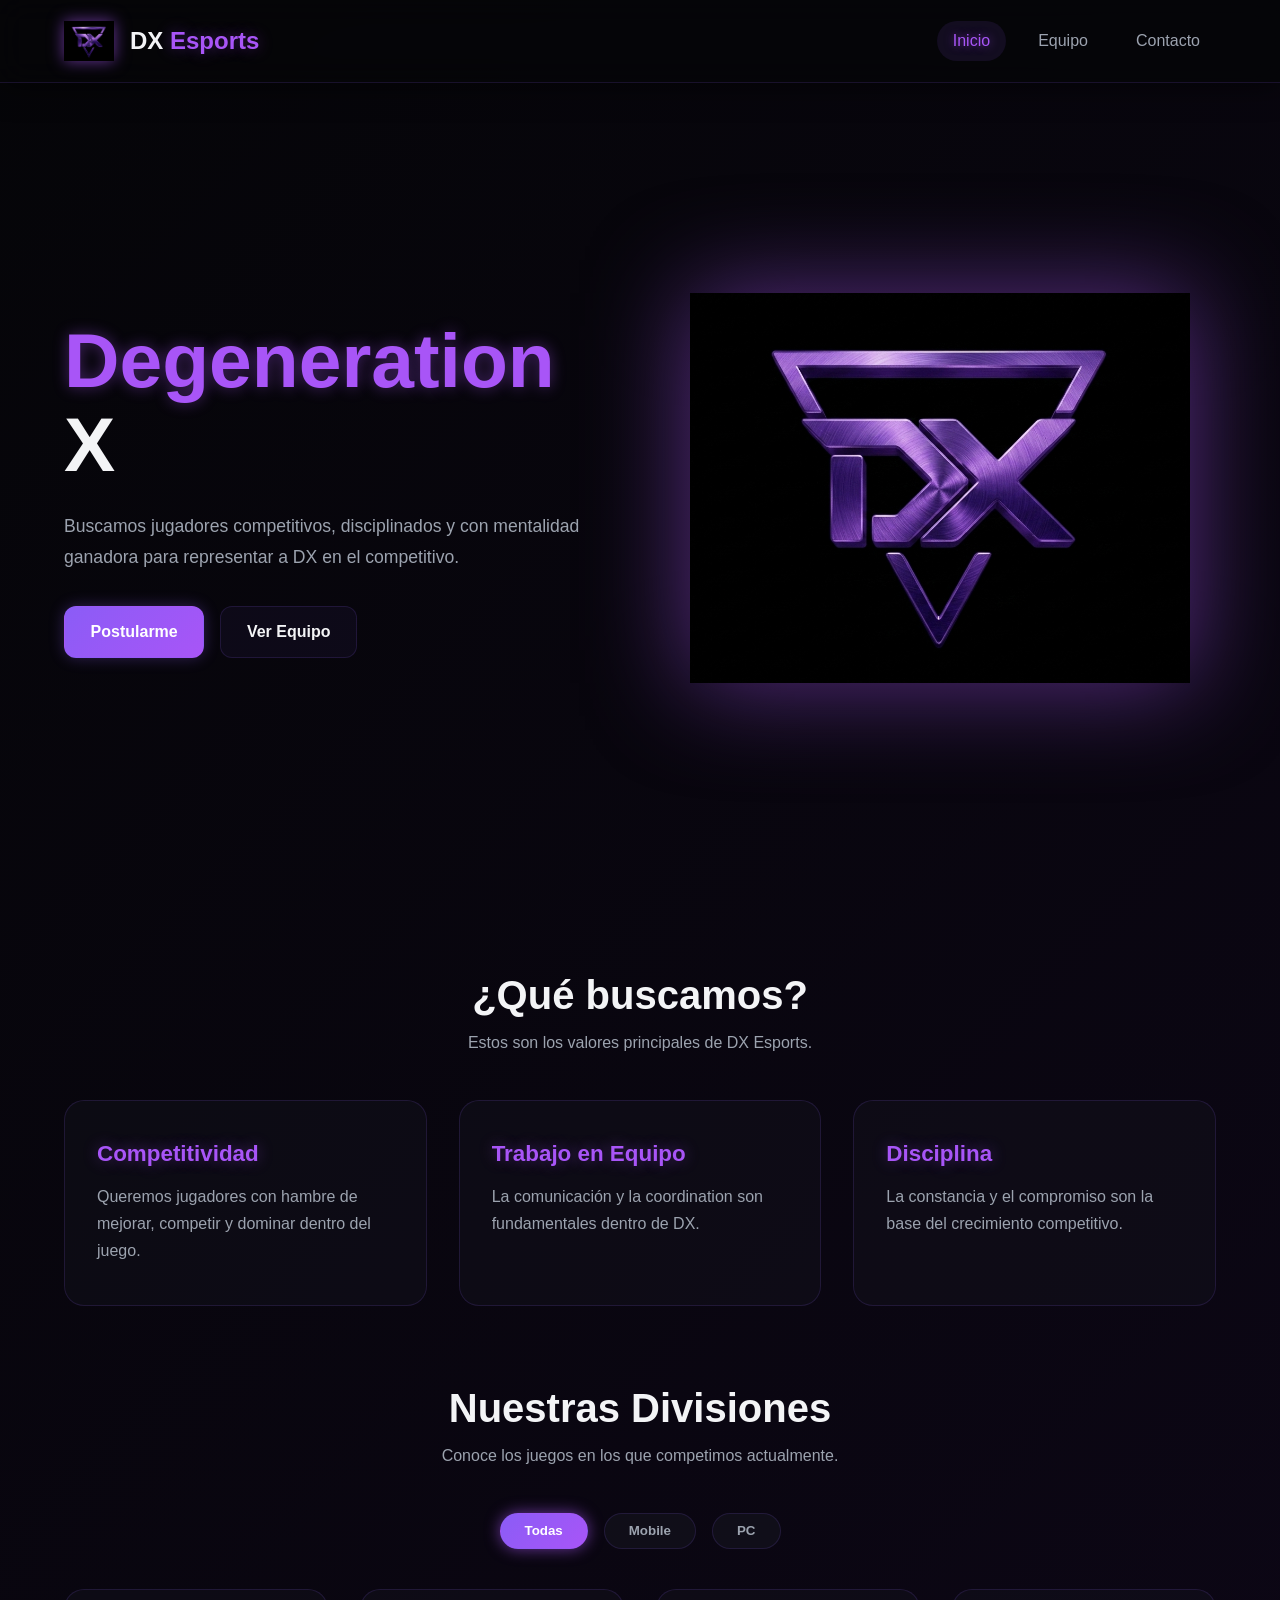
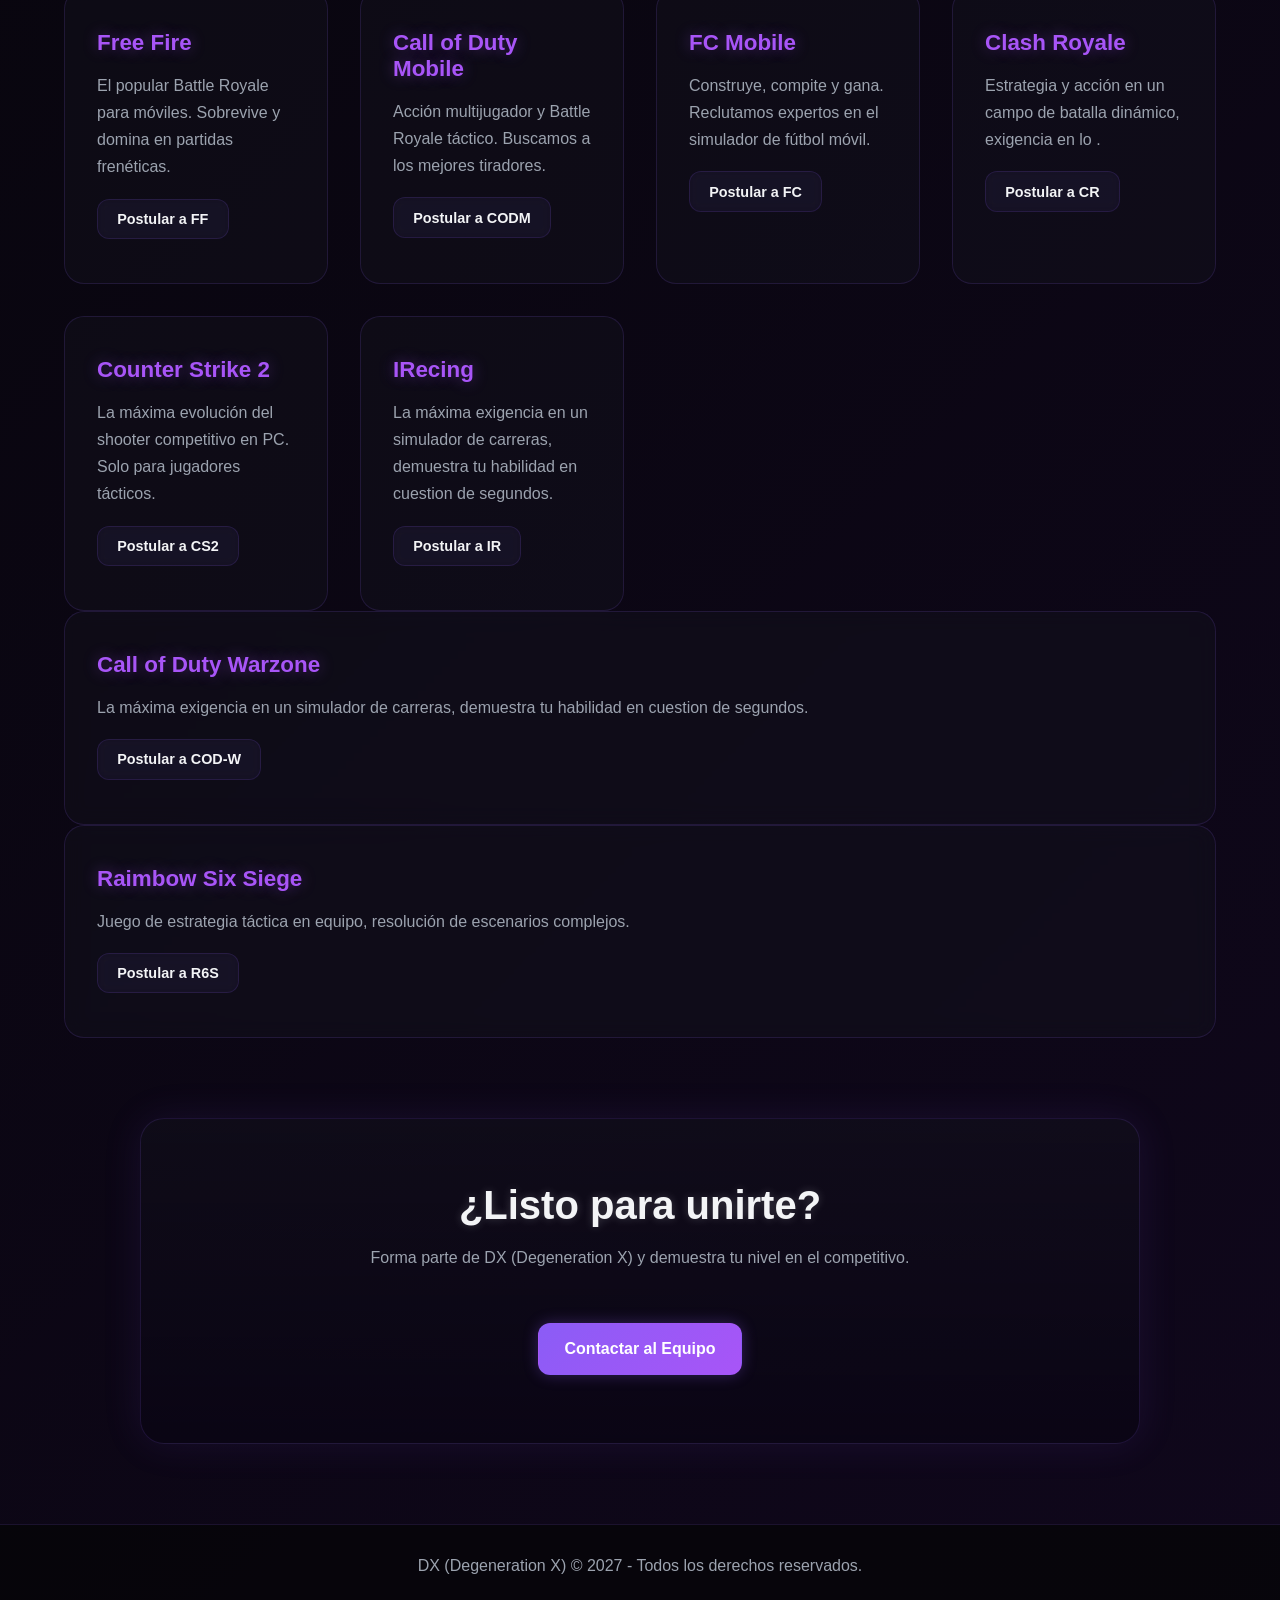
==== index.html @ 7fad74ea "more games 2" ====
<!DOCTYPE html>
<html lang="es">
<head>
    <meta charset="UTF-8">
    <meta name="viewport" content="width=device-width, initial-scale=1.0">

    <title>DX Esports | Competitivo</title>

    <style>
        :root{
            /* Tonos oscuros y morados */
            --bg:#050508;
            --bg2:#0a0a14;
            --bg3:#130822; /* Morado muy oscuro para el gradiente */
            --primary:#8b5cf6;
            --primary-light:#a855f7;
            --primary-glow: rgba(168, 85, 247, 0.6);
            --text:#f3f4f6;
            --text-secondary:#9ca3af;
            --card:rgba(20, 20, 30, 0.4);
            --border:rgba(139, 92, 246, 0.15); /* Borde con ligero toque morado */
        }

        *{
            margin:0;
            padding:0;
            box-sizing:border-box;
        }

        html{
            scroll-behavior:smooth;
        }

        /* FONDO ANIMADO */
        body{
            /* MEJORA 3: Font stack robusto y seguro para todo tipo de sistemas operativos */
            font-family: 'Segoe UI', -apple-system, BlinkMacSystemFont, Roboto, Helvetica, Arial, sans-serif;
            background: linear-gradient(-45deg, var(--bg), var(--bg2), var(--bg3), var(--bg));
            background-size: 400% 400%;
            animation: gradientBG 15s ease infinite;
            color:var(--text);
            min-height:100vh;
            overflow-x:hidden;
        }

        @keyframes gradientBG {
            0% { background-position: 0% 50%; }
            50% { background-position: 100% 50%; }
            100% { background-position: 0% 50%; }
        }

        a{
            text-decoration:none;
            color:inherit;
        }

        /* =========================
           ANIMACIONES DE ENTRADA
        ========================= */
        @keyframes fadeInUp {
            from { opacity: 0; transform: translateY(40px); }
            to { opacity: 1; transform: translateY(0); }
        }

        /* =========================
           NAVBAR
        ========================= */
        .navbar{
            position:sticky;
            top:0;
            z-index:1000;
            backdrop-filter:blur(15px);
            background:rgba(5, 5, 8, 0.8);
            border-bottom:1px solid var(--border);
            box-shadow: 0 4px 30px rgba(0, 0, 0, 0.5);
        }

        .nav-container{
            width:min(1200px,90%);
            margin:auto;
            display:flex;
            justify-content:space-between;
            align-items:center;
            padding:1rem 0;
        }

        .logo{
            display:flex;
            align-items:center;
            gap:1rem;
        }

        .logo img{
            width:50px;
            height:50px;
            object-fit:contain;
            filter: drop-shadow(0 0 8px var(--primary-glow));
        }

        /* Efecto Glow en textos morados */
        .logo h2 span, .hero-text h1 span, .card h3 {
            color:var(--primary-light);
            text-shadow: 0 0 15px rgba(168, 85, 247, 0.4);
        }

        .nav-links{
            display:flex;
            gap:1rem;
        }

        .nav-links a{
            padding:.7rem 1rem;
            border-radius:999px;
            color:var(--text-secondary);
            transition: all 0.3s ease;
            position: relative;
        }

        .nav-links a:hover, .nav-links a.active{
            background: rgba(139, 92, 246, 0.1);
            color:var(--primary-light);
            text-shadow: 0 0 10px var(--primary-glow);
        }

        /* =========================
           HERO
        ========================= */
        .hero{
            width:min(1200px,90%);
            margin:auto;
            min-height:90vh;
            display:grid;
            grid-template-columns:1fr 1fr;
            align-items:center;
            gap:3rem;
        }

        .hero-text {
            animation: fadeInUp 1s ease-out forwards;
        }

        .hero-text h1{
            font-size:clamp(3rem,6vw,5rem);
            line-height:1.1;
            margin-bottom:1.5rem;
        }

        .hero-text p{
            color:var(--text-secondary);
            line-height:1.8;
            margin-bottom:2rem;
            font-size:1.1rem;
        }

        .hero-buttons{
            display:flex;
            gap:1rem;
            flex-wrap:wrap;
        }

        /* BOTONES CON EFECTO SHINE Y GLOW */
        .btn{
            padding:1rem 1.6rem;
            border-radius:12px;
            font-weight:bold;
            transition: all 0.4s cubic-bezier(0.175, 0.885, 0.32, 1.275);
            display:inline-block;
            position: relative;
            overflow: hidden;
            z-index: 1;
            cursor: pointer;
            border: none;
        }

        /* MEJORA 1: Clase reutilizable para botones pequeños (Elimina estilos en línea) */
        .btn-sm {
            font-size: 0.9rem;
            padding: 0.7rem 1.2rem;
        }

        .btn::after {
            content: '';
            position: absolute;
            top: 0;
            left: -100%;
            width: 50%;
            height: 100%;
            background: linear-gradient(90deg, transparent, rgba(255,255,255,0.2), transparent);
            transform: skewX(-20deg);
            transition: left 0.5s;
            z-index: -1;
        }

        .btn:hover::after {
            left: 150%;
        }

        .btn-primary{
            background:linear-gradient(135deg, var(--primary), var(--primary-light));
            color:white;
            box-shadow: 0 0 15px rgba(139, 92, 246, 0.3);
            border: 1px solid transparent;
        }

        .btn-primary:hover{
            transform:translateY(-5px) scale(1.05);
            box-shadow: 0 15px 30px var(--primary-glow), inset 0 0 10px rgba(255,255,255,0.3);
            border: 1px solid var(--primary-light);
        }

        .btn-secondary{
            border:1px solid var(--border);
            background:rgba(139, 92, 246, 0.05);
            color: var(--text);
            backdrop-filter: blur(5px);
        }

        .btn-secondary:hover{
            border-color:var(--primary-light);
            color:var(--primary-light);
            background: rgba(139, 92, 246, 0.1);
            transform: translateY(-5px);
            box-shadow: 0 10px 20px rgba(139, 92, 246, 0.2);
        }

        .hero-image{
            display:flex;
            justify-content:center;
            align-items:center;
            animation: fadeInUp 1.2s ease-out forwards;
        }

        .hero-image img{
            width:100%;
            max-width:500px;
            filter:drop-shadow(0 0 50px rgba(168,85,247,.5));
            animation:float 4s ease-in-out infinite, pulseGlow 4s ease-in-out infinite;
        }

        @keyframes float{
            0%,100%{ transform:translateY(0); }
            50%{ transform:translateY(-15px); }
        }

        @keyframes pulseGlow {
            0%, 100% { filter:drop-shadow(0 0 30px rgba(168,85,247,.3)); }
            50% { filter:drop-shadow(0 0 60px rgba(168,85,247,.7)); }
        }

        /* =========================
           SECCIONES GENERALES
        ========================= */
        .section{
            width:min(1200px,90%);
            margin: 5rem auto;
        }

        .section-title{
            text-align:center;
            margin-bottom:3rem;
        }

        .section-title h2{
            font-size:2.5rem;
            margin-bottom:1rem;
        }

        .section-title p{
            color:var(--text-secondary);
        }

        .cards{
            display:grid;
            grid-template-columns:repeat(auto-fit,minmax(250px,1fr));
            gap:2rem;
        }

        /* TARJETAS CON EFECTO NEÓN */
        .card{
            background:var(--card);
            border:1px solid var(--border);
            padding:2.5rem 2rem;
            border-radius:20px;
            transition: transform 0.4s ease, border-color 0.4s ease, background-color 0.4s ease, box-shadow 0.4s ease, opacity 0.5s ease;
            backdrop-filter: blur(10px);
            position: relative;
            overflow: hidden;
        }

        /* Resplandor interno dinámico con JS */
        .card::before {
            content: '';
            position: absolute;
            top: 0; left: 0; right: 0; height: 2px;
            background: linear-gradient(90deg, transparent, var(--primary), transparent);
            opacity: 0;
            transition: opacity 0.4s ease;
        }

        .card:hover{
            transform:translateY(-10px) scale(1.02);
            border-color:var(--primary-light);
            background: rgba(30, 20, 50, 0.6);
            box-shadow: 0 15px 30px rgba(0,0,0,0.5), 0 0 20px rgba(139, 92, 246, 0.2);
        }

        .card:hover::before {
            opacity: 1;
        }

        .card h3{
            margin-bottom:1rem;
            font-size: 1.4rem;
        }

        .card p{
            color:var(--text-secondary);
            line-height:1.7;
        }

        /* JS UPGRADE: Controles del Filtro de Juegos */
        .filter-container {
            display: flex;
            justify-content: center;
            gap: 1rem;
            margin-bottom: 2.5rem;
        }

        .filter-btn {
            padding: 0.6rem 1.5rem;
            border-radius: 999px;
            background: rgba(20, 20, 30, 0.6);
            border: 1px solid var(--border);
            color: var(--text-secondary);
            font-weight: bold;
            cursor: pointer;
            transition: all 0.3s ease;
        }

        .filter-btn:hover, .filter-btn.active {
            background: linear-gradient(135deg, var(--primary), var(--primary-light));
            color: white;
            border-color: transparent;
            box-shadow: 0 0 15px var(--primary-glow);
        }

        /* Animación para el filtrado */
        .card.fade-out {
            opacity: 0;
            transform: scale(0.9) translateY(20px);
            pointer-events: none;
        }

        /* =========================
           CTA
        ========================= */
        .cta{
            width:min(1000px,90%);
            margin:5rem auto;
            text-align:center;
            background: linear-gradient(180deg, var(--card), rgba(10, 5, 20, 0.8));
            border:1px solid var(--border);
            border-radius:24px;
            padding:4rem 2rem;
            position: relative;
            box-shadow: 0 0 40px rgba(139, 92, 246, 0.1);
            transition: all 0.5s ease;
        }

        .cta:hover {
            box-shadow: 0 0 60px rgba(139, 92, 246, 0.2);
            border-color: rgba(168, 85, 247, 0.4);
        }

        .cta h2{
            font-size:2.5rem;
            margin-bottom:1rem;
            color: var(--text);
            text-shadow: 0 0 10px rgba(255,255,255,0.2);
        }

        .cta p{
            color:var(--text-secondary);
            margin-bottom:2rem;
            line-height:1.8;
        }

        /* =========================
           FOOTER
        ========================= */
        footer{
            margin-top:5rem;
            border-top:1px solid var(--border);
            text-align:center;
            padding:2rem;
            color:var(--text-secondary);
            background: rgba(5, 5, 8, 0.8);
        }

        /* =========================
           RESPONSIVE
        ========================= */
        @media(max-width:900px){
            .hero{
                grid-template-columns:1fr;
                text-align:center;
                padding-top:3rem;
            }
            .hero-buttons{
                justify-content:center;
            }
        }

        @media(max-width:700px){
            .nav-container{
                flex-direction:column;
                gap:1rem;
            }
            .nav-links{
                flex-wrap:wrap;
                justify-content:center;
            }
        }
    </style>
</head>
<body>

    <nav class="navbar">
        <div class="nav-container">
            <div class="logo">
                <img src="logo2.png" alt="DX Logo">
                <h2>DX <span>Esports</span></h2>
            </div>
            <div class="nav-links">
                <a href="index.html" class="active">Inicio</a>
                <a href="P.EQUIPO.html">Equipo</a>
                <a href="P.CONTACTO.html">Contacto</a>
            </div>
        </div>
    </nav>

    <section class="hero" id="inicio">
        <div class="hero-text">
            <h1><span>Degeneration</span> X</h1>
            <p>Buscamos jugadores competitivos, disciplinados y con mentalidad ganadora para representar a DX en el competitivo.</p>
            <div class="hero-buttons">
                <a href="P.CONTACTO.html" class="btn btn-primary">Postularme</a>
                <a href="P.EQUIPO.html" class="btn btn-secondary">Ver Equipo</a>
            </div>
        </div>
        <div class="hero-image">
            <img src="logo2.png" alt="DX Esports">
        </div>
    </section>

    <section class="section" id="valores">
        <div class="section-title">
            <h2>¿Qué buscamos?</h2>
            <p>Estos son los valores principales de DX Esports.</p>
        </div>
        <div class="cards">
            <div class="card">
                <h3>Competitividad</h3>
                <p>Queremos jugadores con hambre de mejorar, competir y dominar dentro del juego.</p>
            </div>
            <div class="card">
                <h3>Trabajo en Equipo</h3>
                <p>La comunicación y la coordination son fundamentales dentro de DX.</p>
            </div>
            <div class="card">
                <h3>Disciplina</h3>
                <p>La constancia y el compromiso son la base del crecimiento competitivo.</p>
            </div>
        </div>
    </section>

    <section class="section" id="juegos">
        <div class="section-title">
            <h2>Nuestras Divisiones</h2>
            <p>Conoce los juegos en los que competimos actualmente.</p>
        </div>

        <div class="filter-container">
            <button class="filter-btn active" data-filter="all">Todas</button>
            <button class="filter-btn" data-filter="mobile">Mobile</button>
            <button class="filter-btn" data-filter="pc">PC</button>
        </div>

        <div class="cards" id="games-grid">
            <div class="card" id="free-fire" data-platform="mobile">
                <h3>Free Fire</h3>
                <p>El popular Battle Royale para móviles. Sobrevive y domina en partidas frenéticas.</p>
                <br>
                <a href="P.CONTACTO.html" class="btn btn-secondary btn-sm">Postular a FF</a>
            </div>
            <div class="card" id="cod-mobile" data-platform="mobile">
                <h3>Call of Duty Mobile</h3>
                <p>Acción multijugador y Battle Royale táctico. Buscamos a los mejores tiradores.</p>
                <br>
                <a href="P.CONTACTO.html" class="btn btn-secondary btn-sm">Postular a CODM</a>
            </div>
            <div class="card" id="fc-mobile" data-platform="mobile">
                <h3>FC Mobile</h3>
                <p>Construye, compite y gana. Reclutamos expertos en el simulador de fútbol móvil.</p>
                <br>
                <a href="P.CONTACTO.html" class="btn btn-secondary btn-sm">Postular a FC</a>
            </div>
            <div class="card" id="CR" data-platform="Mobile">
                <h3>Clash Royale</h3>
                <p>Estrategia y acción en un campo de batalla dinámico, exigencia en lo .</p>
                <br>
                <a href="P.CONTACTO.html" class="btn btn-secondary btn-sm">Postular a CR</a>
            </div>
            <div class="card" id="cs2" data-platform="pc">
                <h3>Counter Strike 2</h3>
                <p>La máxima evolución del shooter competitivo en PC. Solo para jugadores tácticos.</p>
                <br>
                <a href="P.CONTACTO.html" class="btn btn-secondary btn-sm">Postular a CS2</a>
            </div>
                <div class="card" id="IR" data-platform="pc">
                <h3>IRecing</h3>
                <p>La máxima exigencia en un simulador de carreras, demuestra tu habilidad en cuestion de segundos.</p>
                <br>
                <a href="P.CONTACTO.html" class="btn btn-secondary btn-sm">Postular a IR</a>
            </div>
                </div>
                <div class="card" id="COD-W" data-platform="pc">
                <h3>Call of Duty Warzone</h3>
                <p>La máxima exigencia en un simulador de carreras, demuestra tu habilidad en cuestion de segundos.</p>
                <br>
                <a href="P.CONTACTO.html" class="btn btn-secondary btn-sm">Postular a COD-W</a>
            </div>
                </div>
                <div class="card" id="R6S" data-platform="pc">
                <h3>Raimbow Six Siege</h3>
                <p>Juego de estrategia táctica en equipo, resolución de escenarios complejos.</p>
                <br>
                <a href="P.CONTACTO.html" class="btn btn-secondary btn-sm">Postular a R6S</a>
            </div>
        </div>
    </section>

    <section class="cta">
        <h2>¿Listo para unirte?</h2>
        <p>Forma parte de DX (Degeneration X) y demuestra tu nivel en el competitivo.</p>
        <br>
        <a href="P.CONTACTO.html" class="btn btn-primary">Contactar al Equipo</a>
    </section>

    <footer>
        DX (Degeneration X) © 2027 - Todos los derechos reservados.
    </footer>

    <script>
        document.addEventListener('DOMContentLoaded', () => {
            
            // 1. EFECTO DE RESPLANDOR SEGUIDOR DE RATÓN (MOUSE TRACKING RADIAL GLOW)
            // Añade un brillo de alta tecnología que sigue el puntero del usuario en las tarjetas.
            const cards = document.querySelectorAll('.card');
            
            cards.forEach(card => {
                card.addEventListener('mousemove', (e) => {
                    const rect = card.getBoundingClientRect();
                    const x = e.clientX - rect.left; // Posición X dentro del contenedor
                    const y = e.clientY - rect.top;  // Posición Y dentro del contenedor
                    
                    // Inyectamos dinámicamente un gradiente radial usando variables CSS en tiempo real
                    card.style.background = `radial-gradient(600px circle at ${x}px ${y}px, rgba(139, 92, 246, 0.15), transparent 40%), var(--card)`;
                });
                
                // Restablecer el fondo cuando el ratón salga de la tarjeta
                card.addEventListener('mouseleave', () => {
                    card.style.background = 'var(--card)';
                });
            });

            // 2. FILTRADO DINÁMICO DE DIVISIONES (GAMES FILTER)
            // Permite alternar sin recargar la página entre juegos de PC y Mobile con transiciones fluidas.
            const filterButtons = document.querySelectorAll('.filter-btn');
            const gameCards = document.querySelectorAll('#games-grid .card');

            filterButtons.forEach(button => {
                button.addEventListener('click', () => {
                    // Remover clase activa de botones anteriores y asignar al actual
                    filterButtons.forEach(btn => btn.classList.remove('active'));
                    button.classList.add('active');

                    const filterValue = button.getAttribute('data-filter');

                    gameCards.forEach(card => {
                        const platform = card.getAttribute('data-platform');

                        if (filterValue === 'all' || platform === filterValue) {
                            card.style.display = 'block';
                            // Pequeño timeout para permitir que el navegador registre el cambio de display antes de la opacidad
                            setTimeout(() => {
                                card.classList.remove('fade-out');
                            }, 10);
                        } else {
                            card.classList.add('fade-out');
                            // Esperamos a que termine la animación de desvanecimiento para ocultar el elemento por completo
                            setTimeout(() => {
                                card.style.display = 'none';
                            }, 400); 
                        }
                    });
                });
            });

            // 3. ANIMACIÓN DE ENTRADA INTELIGENTE AL HACER SCROLL (INTERSECTION OBSERVER)
            // Sustituye las animaciones CSS por defecto basadas en timelines experimentales,
            // garantizando soporte cross-browser impecable para la aparición gradual de secciones.
            const observerOptions = {
                root: null,
                threshold: 0.15
            };

            const sectionObserver = new IntersectionObserver((entries, observer) => {
                entries.forEach(entry => {
                    if(entry.isIntersecting) {
                        // Aplicamos la animación directamente al entrar en el viewport
                        entry.target.style.animation = 'fadeInUp 1s cubic-bezier(0.16, 1, 0.3, 1) forwards';
                        observer.unobserve(entry.target); // Dejamos de observar una vez animado
                    }
                });
            }, observerOptions);

            // Seleccionamos los títulos y contenedores de tarjetas para el efecto reveal
            document.querySelectorAll('.section-title, .cards, .cta').forEach(el => {
                el.style.opacity = '0'; // Estado inicial oculto
                sectionObserver.observe(el);
            });
        });
    </script>
</body>
</html>
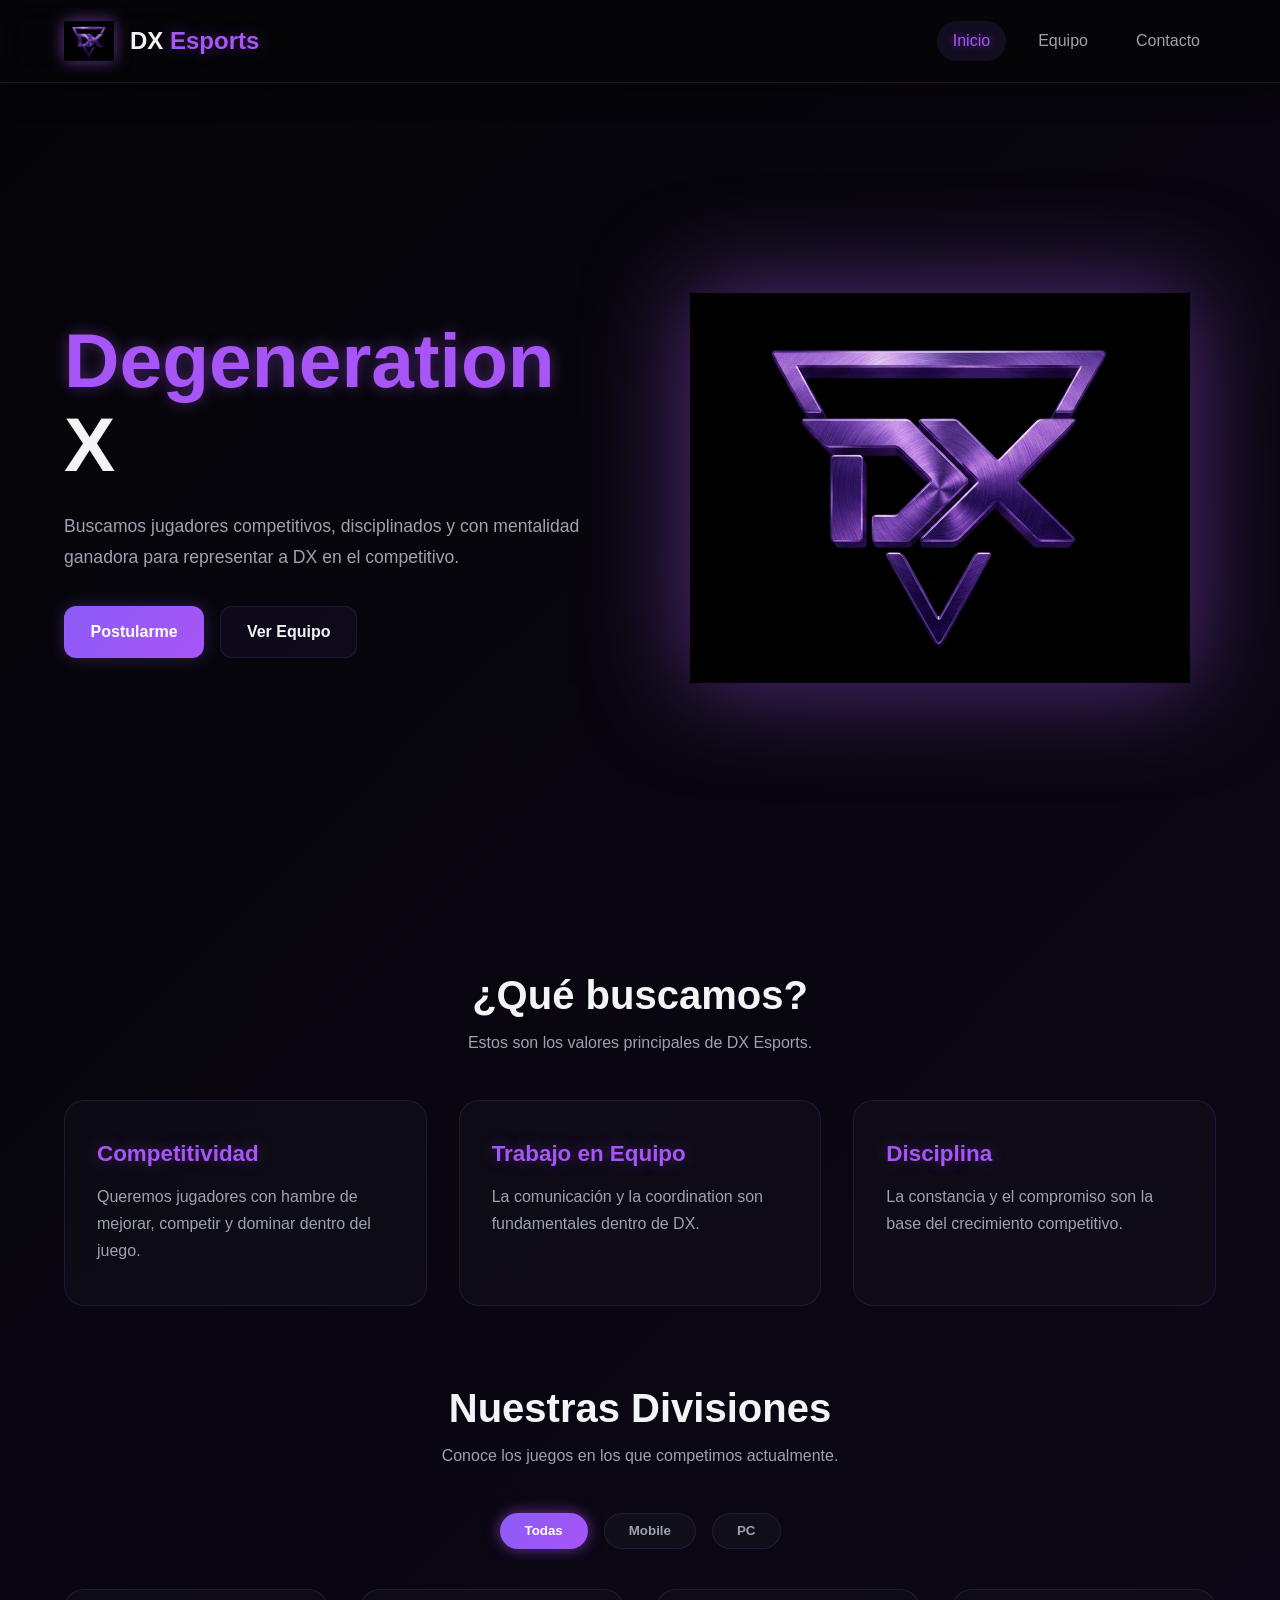
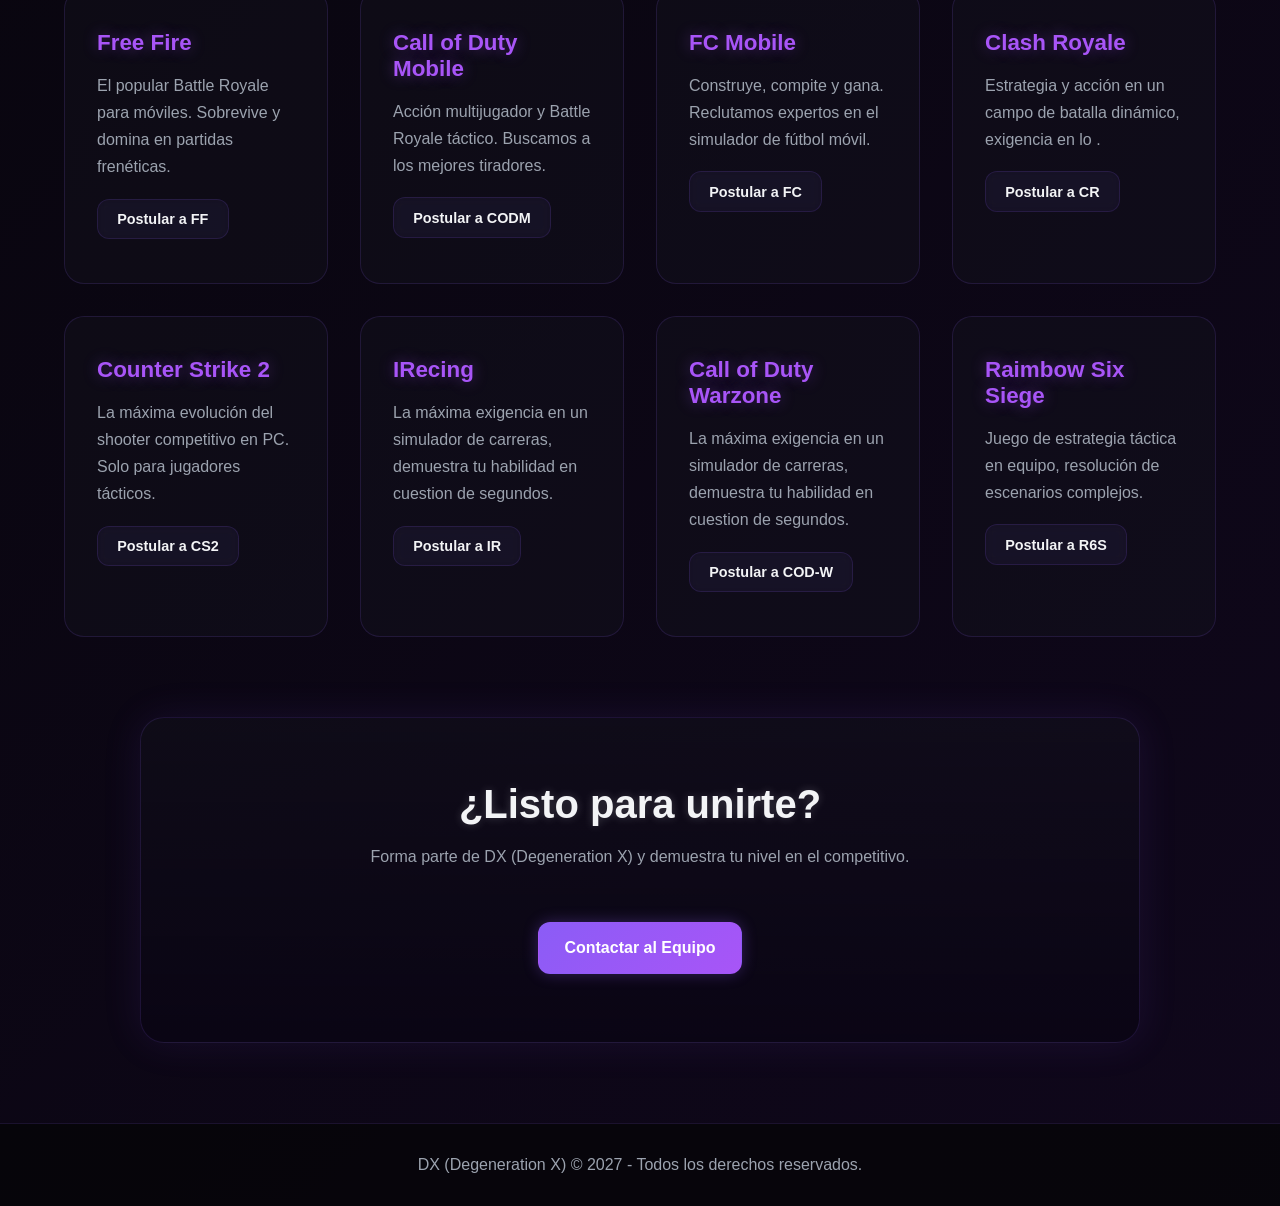
==== commit d8e7ded1: "..." ====
--- a/index.html
+++ b/index.html
@@ -523,14 +523,12 @@
                 <br>
                 <a href="P.CONTACTO.html" class="btn btn-secondary btn-sm">Postular a IR</a>
             </div>
-                </div>
                 <div class="card" id="COD-W" data-platform="pc">
                 <h3>Call of Duty Warzone</h3>
                 <p>La máxima exigencia en un simulador de carreras, demuestra tu habilidad en cuestion de segundos.</p>
                 <br>
                 <a href="P.CONTACTO.html" class="btn btn-secondary btn-sm">Postular a COD-W</a>
             </div>
-                </div>
                 <div class="card" id="R6S" data-platform="pc">
                 <h3>Raimbow Six Siege</h3>
                 <p>Juego de estrategia táctica en equipo, resolución de escenarios complejos.</p>
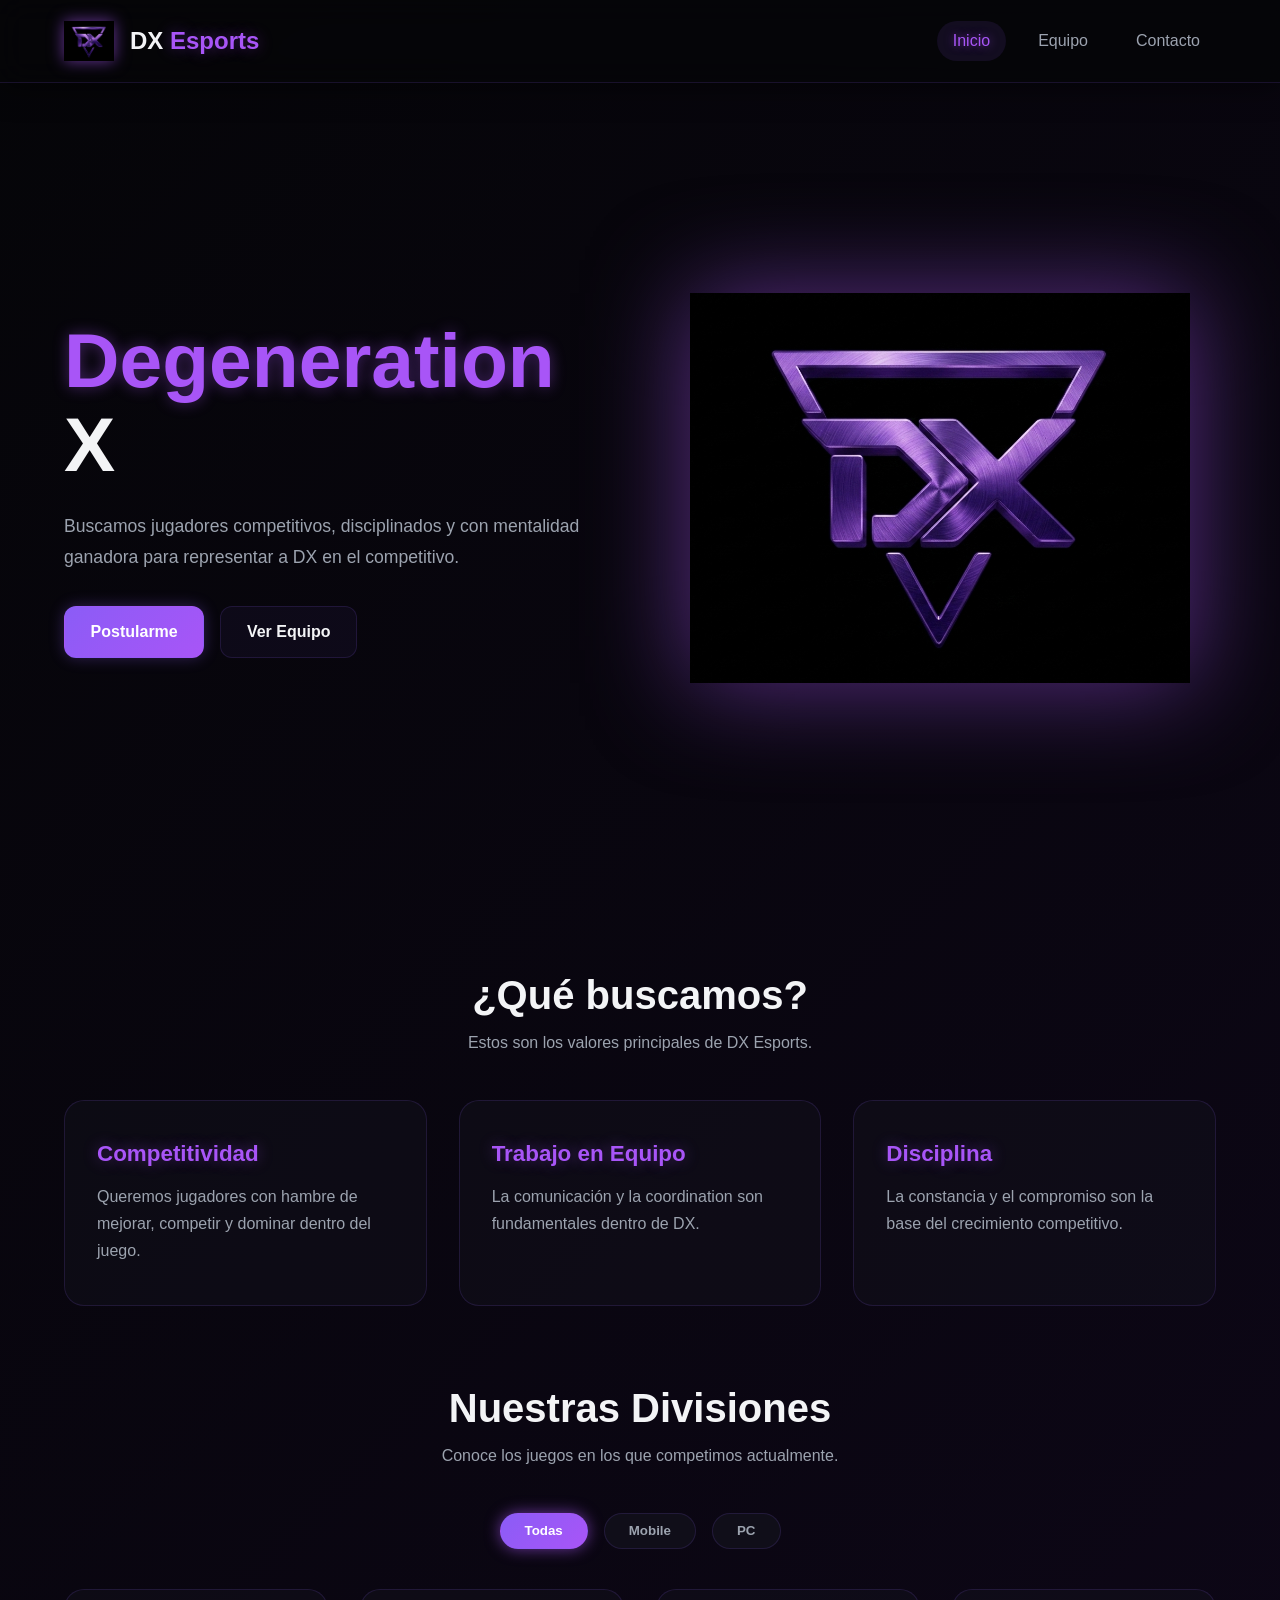
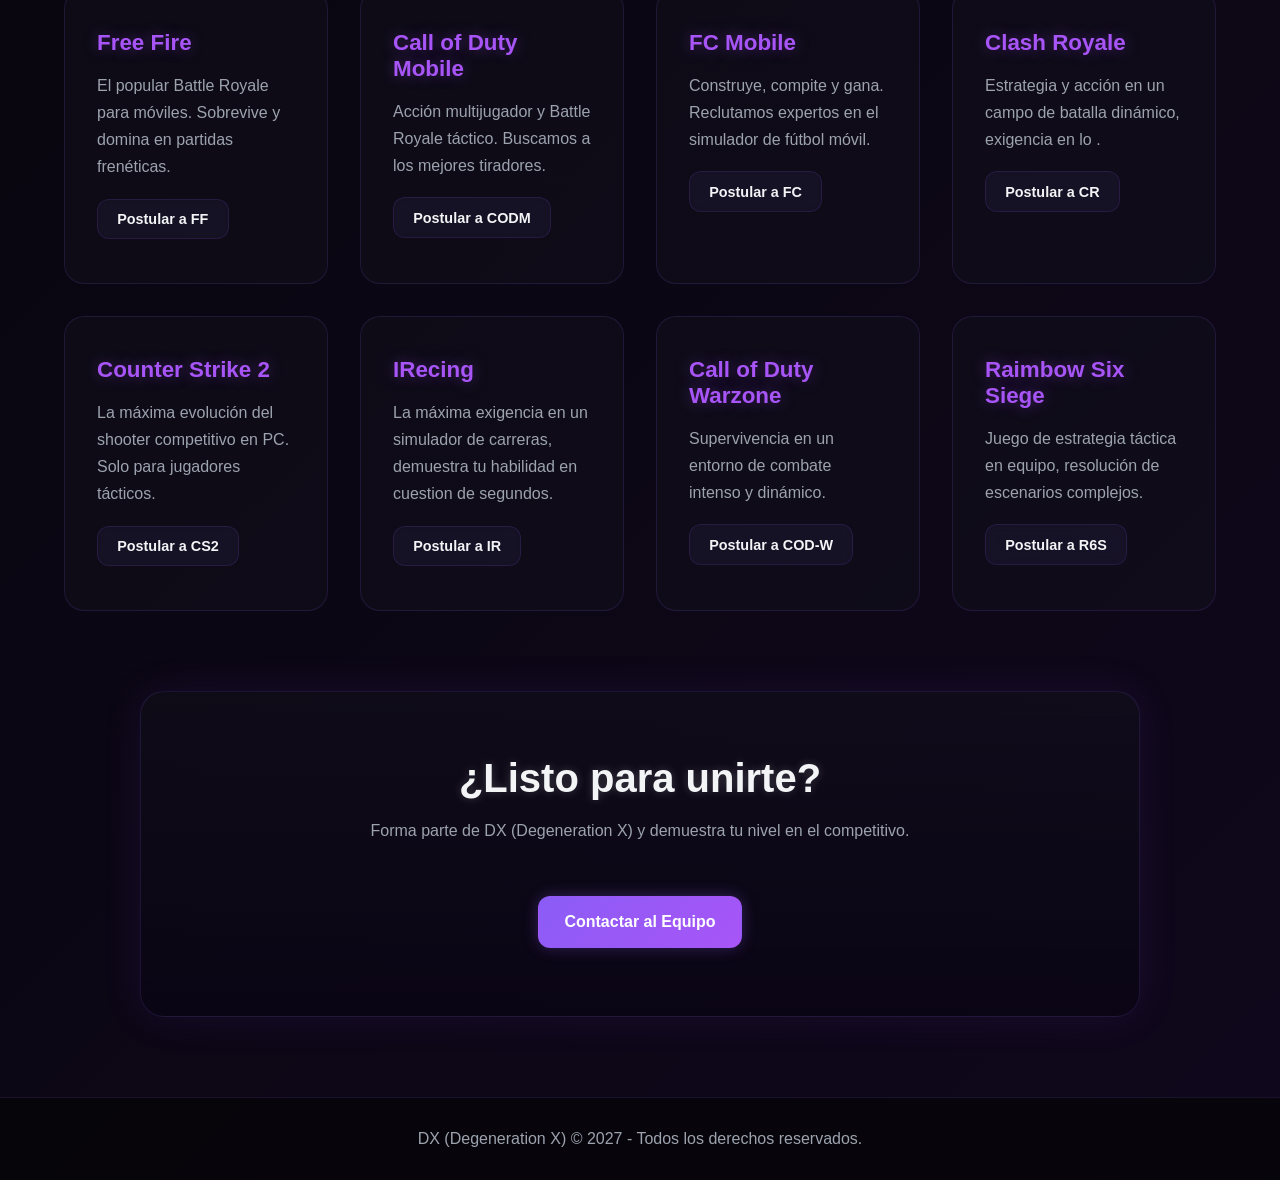
==== commit 5fcb8a90: "1.1.1" ====
--- a/index.html
+++ b/index.html
@@ -525,7 +525,7 @@
             </div>
                 <div class="card" id="COD-W" data-platform="pc">
                 <h3>Call of Duty Warzone</h3>
-                <p>La máxima exigencia en un simulador de carreras, demuestra tu habilidad en cuestion de segundos.</p>
+                <p>Supervivencia en un entorno de combate intenso y dinámico.</p>
                 <br>
                 <a href="P.CONTACTO.html" class="btn btn-secondary btn-sm">Postular a COD-W</a>
             </div>
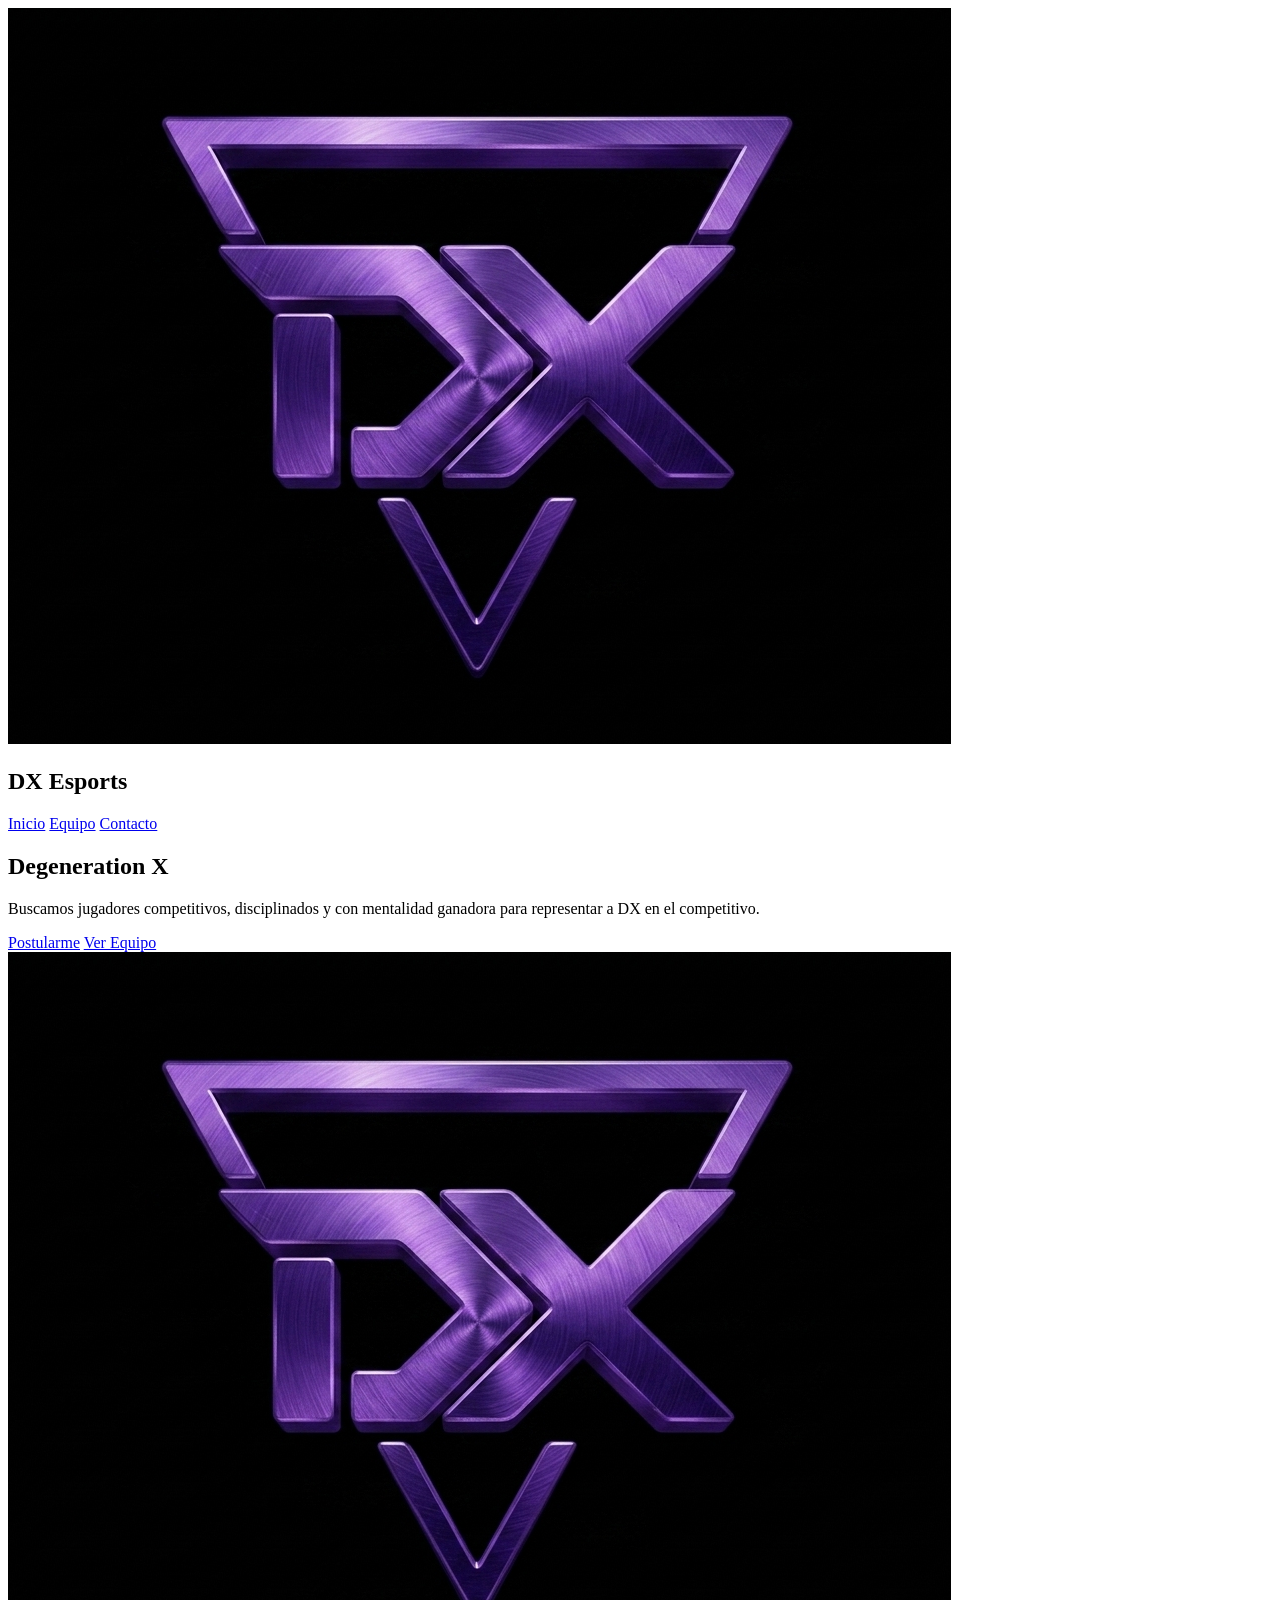
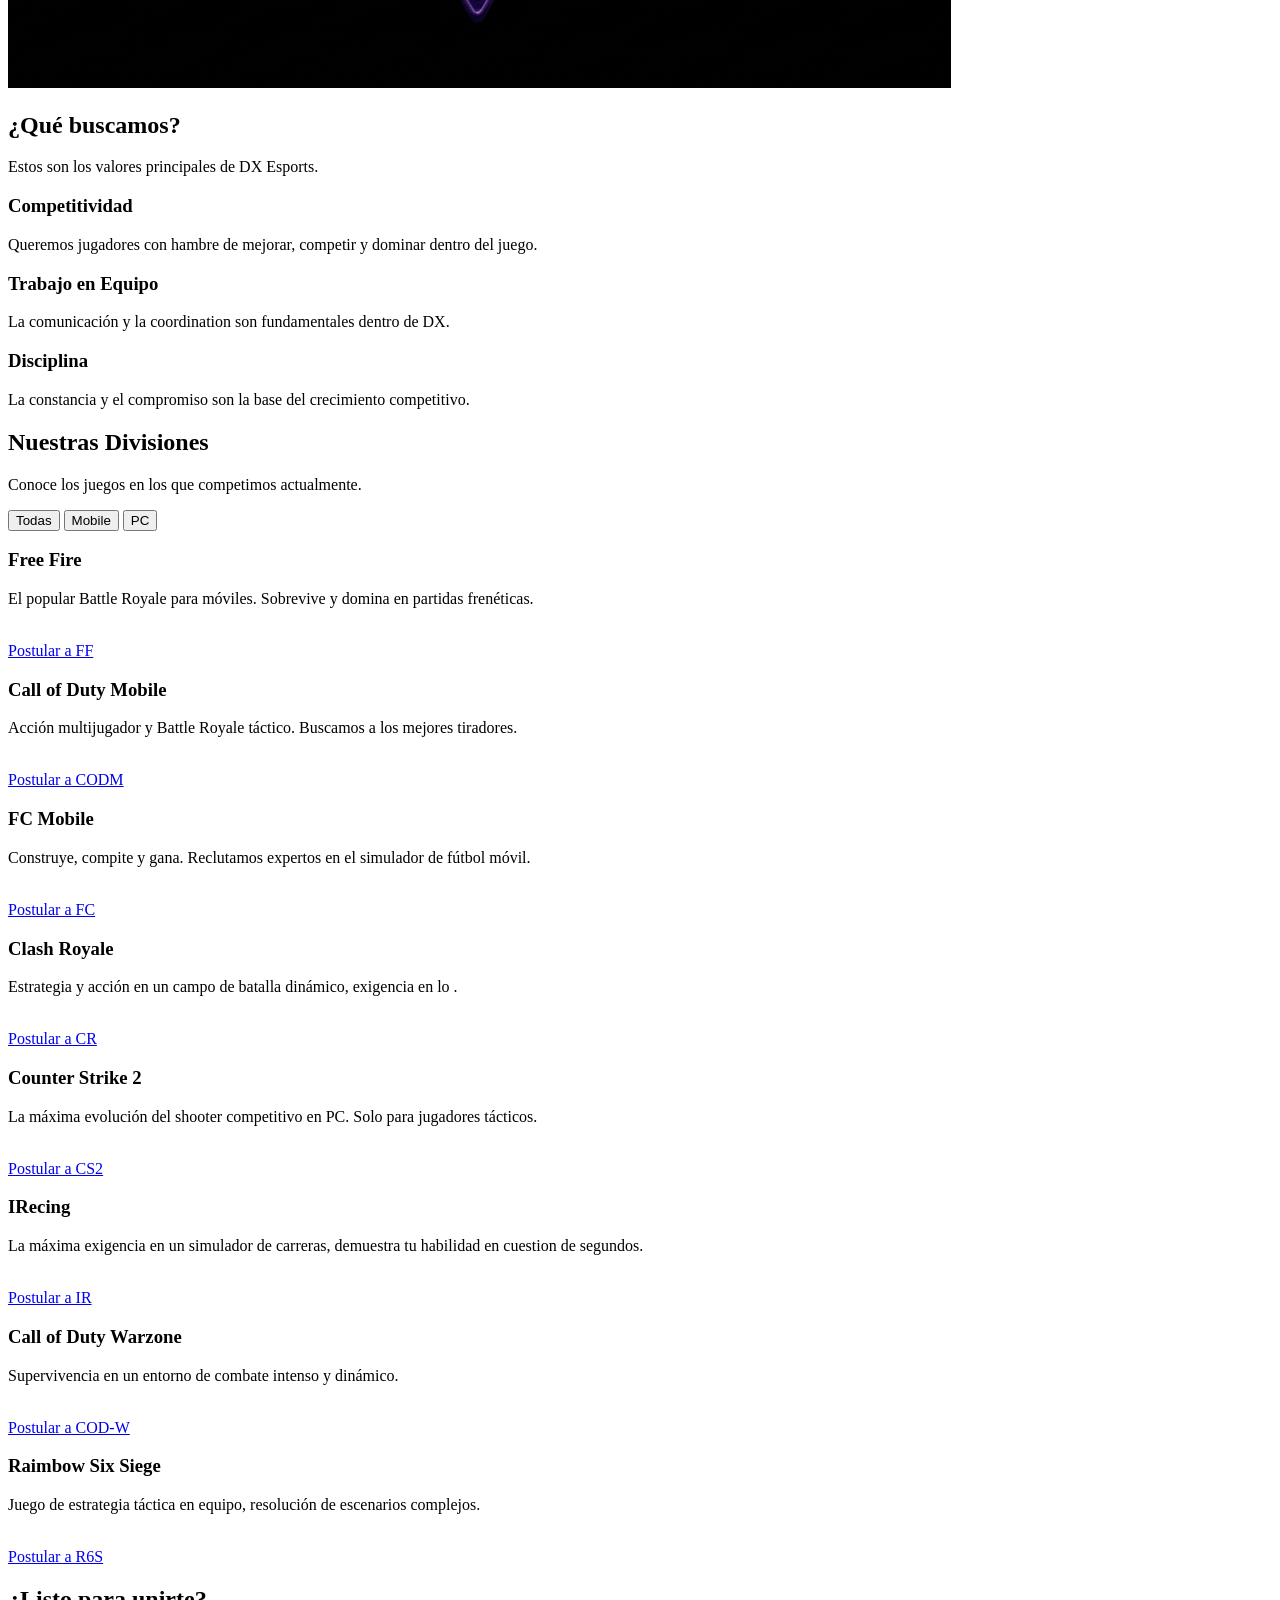
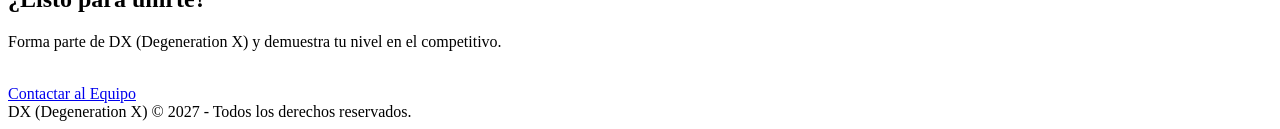
==== commit f9943478: "index.cambio" ====
--- a/index.html
+++ b/index.html
@@ -6,422 +6,7 @@
 
     <title>DX Esports | Competitivo</title>
 
-    <style>
-        :root{
-            /* Tonos oscuros y morados */
-            --bg:#050508;
-            --bg2:#0a0a14;
-            --bg3:#130822; /* Morado muy oscuro para el gradiente */
-            --primary:#8b5cf6;
-            --primary-light:#a855f7;
-            --primary-glow: rgba(168, 85, 247, 0.6);
-            --text:#f3f4f6;
-            --text-secondary:#9ca3af;
-            --card:rgba(20, 20, 30, 0.4);
-            --border:rgba(139, 92, 246, 0.15); /* Borde con ligero toque morado */
-        }
-
-        *{
-            margin:0;
-            padding:0;
-            box-sizing:border-box;
-        }
-
-        html{
-            scroll-behavior:smooth;
-        }
-
-        /* FONDO ANIMADO */
-        body{
-            /* MEJORA 3: Font stack robusto y seguro para todo tipo de sistemas operativos */
-            font-family: 'Segoe UI', -apple-system, BlinkMacSystemFont, Roboto, Helvetica, Arial, sans-serif;
-            background: linear-gradient(-45deg, var(--bg), var(--bg2), var(--bg3), var(--bg));
-            background-size: 400% 400%;
-            animation: gradientBG 15s ease infinite;
-            color:var(--text);
-            min-height:100vh;
-            overflow-x:hidden;
-        }
-
-        @keyframes gradientBG {
-            0% { background-position: 0% 50%; }
-            50% { background-position: 100% 50%; }
-            100% { background-position: 0% 50%; }
-        }
-
-        a{
-            text-decoration:none;
-            color:inherit;
-        }
-
-        /* =========================
-           ANIMACIONES DE ENTRADA
-        ========================= */
-        @keyframes fadeInUp {
-            from { opacity: 0; transform: translateY(40px); }
-            to { opacity: 1; transform: translateY(0); }
-        }
-
-        /* =========================
-           NAVBAR
-        ========================= */
-        .navbar{
-            position:sticky;
-            top:0;
-            z-index:1000;
-            backdrop-filter:blur(15px);
-            background:rgba(5, 5, 8, 0.8);
-            border-bottom:1px solid var(--border);
-            box-shadow: 0 4px 30px rgba(0, 0, 0, 0.5);
-        }
-
-        .nav-container{
-            width:min(1200px,90%);
-            margin:auto;
-            display:flex;
-            justify-content:space-between;
-            align-items:center;
-            padding:1rem 0;
-        }
-
-        .logo{
-            display:flex;
-            align-items:center;
-            gap:1rem;
-        }
-
-        .logo img{
-            width:50px;
-            height:50px;
-            object-fit:contain;
-            filter: drop-shadow(0 0 8px var(--primary-glow));
-        }
-
-        /* Efecto Glow en textos morados */
-        .logo h2 span, .hero-text h1 span, .card h3 {
-            color:var(--primary-light);
-            text-shadow: 0 0 15px rgba(168, 85, 247, 0.4);
-        }
-
-        .nav-links{
-            display:flex;
-            gap:1rem;
-        }
-
-        .nav-links a{
-            padding:.7rem 1rem;
-            border-radius:999px;
-            color:var(--text-secondary);
-            transition: all 0.3s ease;
-            position: relative;
-        }
-
-        .nav-links a:hover, .nav-links a.active{
-            background: rgba(139, 92, 246, 0.1);
-            color:var(--primary-light);
-            text-shadow: 0 0 10px var(--primary-glow);
-        }
-
-        /* =========================
-           HERO
-        ========================= */
-        .hero{
-            width:min(1200px,90%);
-            margin:auto;
-            min-height:90vh;
-            display:grid;
-            grid-template-columns:1fr 1fr;
-            align-items:center;
-            gap:3rem;
-        }
-
-        .hero-text {
-            animation: fadeInUp 1s ease-out forwards;
-        }
-
-        .hero-text h1{
-            font-size:clamp(3rem,6vw,5rem);
-            line-height:1.1;
-            margin-bottom:1.5rem;
-        }
-
-        .hero-text p{
-            color:var(--text-secondary);
-            line-height:1.8;
-            margin-bottom:2rem;
-            font-size:1.1rem;
-        }
-
-        .hero-buttons{
-            display:flex;
-            gap:1rem;
-            flex-wrap:wrap;
-        }
-
-        /* BOTONES CON EFECTO SHINE Y GLOW */
-        .btn{
-            padding:1rem 1.6rem;
-            border-radius:12px;
-            font-weight:bold;
-            transition: all 0.4s cubic-bezier(0.175, 0.885, 0.32, 1.275);
-            display:inline-block;
-            position: relative;
-            overflow: hidden;
-            z-index: 1;
-            cursor: pointer;
-            border: none;
-        }
-
-        /* MEJORA 1: Clase reutilizable para botones pequeños (Elimina estilos en línea) */
-        .btn-sm {
-            font-size: 0.9rem;
-            padding: 0.7rem 1.2rem;
-        }
-
-        .btn::after {
-            content: '';
-            position: absolute;
-            top: 0;
-            left: -100%;
-            width: 50%;
-            height: 100%;
-            background: linear-gradient(90deg, transparent, rgba(255,255,255,0.2), transparent);
-            transform: skewX(-20deg);
-            transition: left 0.5s;
-            z-index: -1;
-        }
-
-        .btn:hover::after {
-            left: 150%;
-        }
-
-        .btn-primary{
-            background:linear-gradient(135deg, var(--primary), var(--primary-light));
-            color:white;
-            box-shadow: 0 0 15px rgba(139, 92, 246, 0.3);
-            border: 1px solid transparent;
-        }
-
-        .btn-primary:hover{
-            transform:translateY(-5px) scale(1.05);
-            box-shadow: 0 15px 30px var(--primary-glow), inset 0 0 10px rgba(255,255,255,0.3);
-            border: 1px solid var(--primary-light);
-        }
-
-        .btn-secondary{
-            border:1px solid var(--border);
-            background:rgba(139, 92, 246, 0.05);
-            color: var(--text);
-            backdrop-filter: blur(5px);
-        }
-
-        .btn-secondary:hover{
-            border-color:var(--primary-light);
-            color:var(--primary-light);
-            background: rgba(139, 92, 246, 0.1);
-            transform: translateY(-5px);
-            box-shadow: 0 10px 20px rgba(139, 92, 246, 0.2);
-        }
-
-        .hero-image{
-            display:flex;
-            justify-content:center;
-            align-items:center;
-            animation: fadeInUp 1.2s ease-out forwards;
-        }
-
-        .hero-image img{
-            width:100%;
-            max-width:500px;
-            filter:drop-shadow(0 0 50px rgba(168,85,247,.5));
-            animation:float 4s ease-in-out infinite, pulseGlow 4s ease-in-out infinite;
-        }
-
-        @keyframes float{
-            0%,100%{ transform:translateY(0); }
-            50%{ transform:translateY(-15px); }
-        }
-
-        @keyframes pulseGlow {
-            0%, 100% { filter:drop-shadow(0 0 30px rgba(168,85,247,.3)); }
-            50% { filter:drop-shadow(0 0 60px rgba(168,85,247,.7)); }
-        }
-
-        /* =========================
-           SECCIONES GENERALES
-        ========================= */
-        .section{
-            width:min(1200px,90%);
-            margin: 5rem auto;
-        }
-
-        .section-title{
-            text-align:center;
-            margin-bottom:3rem;
-        }
-
-        .section-title h2{
-            font-size:2.5rem;
-            margin-bottom:1rem;
-        }
-
-        .section-title p{
-            color:var(--text-secondary);
-        }
-
-        .cards{
-            display:grid;
-            grid-template-columns:repeat(auto-fit,minmax(250px,1fr));
-            gap:2rem;
-        }
-
-        /* TARJETAS CON EFECTO NEÓN */
-        .card{
-            background:var(--card);
-            border:1px solid var(--border);
-            padding:2.5rem 2rem;
-            border-radius:20px;
-            transition: transform 0.4s ease, border-color 0.4s ease, background-color 0.4s ease, box-shadow 0.4s ease, opacity 0.5s ease;
-            backdrop-filter: blur(10px);
-            position: relative;
-            overflow: hidden;
-        }
-
-        /* Resplandor interno dinámico con JS */
-        .card::before {
-            content: '';
-            position: absolute;
-            top: 0; left: 0; right: 0; height: 2px;
-            background: linear-gradient(90deg, transparent, var(--primary), transparent);
-            opacity: 0;
-            transition: opacity 0.4s ease;
-        }
-
-        .card:hover{
-            transform:translateY(-10px) scale(1.02);
-            border-color:var(--primary-light);
-            background: rgba(30, 20, 50, 0.6);
-            box-shadow: 0 15px 30px rgba(0,0,0,0.5), 0 0 20px rgba(139, 92, 246, 0.2);
-        }
-
-        .card:hover::before {
-            opacity: 1;
-        }
-
-        .card h3{
-            margin-bottom:1rem;
-            font-size: 1.4rem;
-        }
-
-        .card p{
-            color:var(--text-secondary);
-            line-height:1.7;
-        }
-
-        /* JS UPGRADE: Controles del Filtro de Juegos */
-        .filter-container {
-            display: flex;
-            justify-content: center;
-            gap: 1rem;
-            margin-bottom: 2.5rem;
-        }
-
-        .filter-btn {
-            padding: 0.6rem 1.5rem;
-            border-radius: 999px;
-            background: rgba(20, 20, 30, 0.6);
-            border: 1px solid var(--border);
-            color: var(--text-secondary);
-            font-weight: bold;
-            cursor: pointer;
-            transition: all 0.3s ease;
-        }
-
-        .filter-btn:hover, .filter-btn.active {
-            background: linear-gradient(135deg, var(--primary), var(--primary-light));
-            color: white;
-            border-color: transparent;
-            box-shadow: 0 0 15px var(--primary-glow);
-        }
-
-        /* Animación para el filtrado */
-        .card.fade-out {
-            opacity: 0;
-            transform: scale(0.9) translateY(20px);
-            pointer-events: none;
-        }
-
-        /* =========================
-           CTA
-        ========================= */
-        .cta{
-            width:min(1000px,90%);
-            margin:5rem auto;
-            text-align:center;
-            background: linear-gradient(180deg, var(--card), rgba(10, 5, 20, 0.8));
-            border:1px solid var(--border);
-            border-radius:24px;
-            padding:4rem 2rem;
-            position: relative;
-            box-shadow: 0 0 40px rgba(139, 92, 246, 0.1);
-            transition: all 0.5s ease;
-        }
-
-        .cta:hover {
-            box-shadow: 0 0 60px rgba(139, 92, 246, 0.2);
-            border-color: rgba(168, 85, 247, 0.4);
-        }
-
-        .cta h2{
-            font-size:2.5rem;
-            margin-bottom:1rem;
-            color: var(--text);
-            text-shadow: 0 0 10px rgba(255,255,255,0.2);
-        }
-
-        .cta p{
-            color:var(--text-secondary);
-            margin-bottom:2rem;
-            line-height:1.8;
-        }
-
-        /* =========================
-           FOOTER
-        ========================= */
-        footer{
-            margin-top:5rem;
-            border-top:1px solid var(--border);
-            text-align:center;
-            padding:2rem;
-            color:var(--text-secondary);
-            background: rgba(5, 5, 8, 0.8);
-        }
-
-        /* =========================
-           RESPONSIVE
-        ========================= */
-        @media(max-width:900px){
-            .hero{
-                grid-template-columns:1fr;
-                text-align:center;
-                padding-top:3rem;
-            }
-            .hero-buttons{
-                justify-content:center;
-            }
-        }
-
-        @media(max-width:700px){
-            .nav-container{
-                flex-direction:column;
-                gap:1rem;
-            }
-            .nav-links{
-                flex-wrap:wrap;
-                justify-content:center;
-            }
-        }
-    </style>
+    <link rel="stylesheet" href="styles.css">
 </head>
 <body>
 
@@ -505,7 +90,7 @@
                 <br>
                 <a href="P.CONTACTO.html" class="btn btn-secondary btn-sm">Postular a FC</a>
             </div>
-            <div class="card" id="CR" data-platform="Mobile">
+            <div class="card" id="CR" data-platform="mobile">
                 <h3>Clash Royale</h3>
                 <p>Estrategia y acción en un campo de batalla dinámico, exigencia en lo .</p>
                 <br>
@@ -549,86 +134,6 @@
         DX (Degeneration X) © 2027 - Todos los derechos reservados.
     </footer>
 
-    <script>
-        document.addEventListener('DOMContentLoaded', () => {
-            
-            // 1. EFECTO DE RESPLANDOR SEGUIDOR DE RATÓN (MOUSE TRACKING RADIAL GLOW)
-            // Añade un brillo de alta tecnología que sigue el puntero del usuario en las tarjetas.
-            const cards = document.querySelectorAll('.card');
-            
-            cards.forEach(card => {
-                card.addEventListener('mousemove', (e) => {
-                    const rect = card.getBoundingClientRect();
-                    const x = e.clientX - rect.left; // Posición X dentro del contenedor
-                    const y = e.clientY - rect.top;  // Posición Y dentro del contenedor
-                    
-                    // Inyectamos dinámicamente un gradiente radial usando variables CSS en tiempo real
-                    card.style.background = `radial-gradient(600px circle at ${x}px ${y}px, rgba(139, 92, 246, 0.15), transparent 40%), var(--card)`;
-                });
-                
-                // Restablecer el fondo cuando el ratón salga de la tarjeta
-                card.addEventListener('mouseleave', () => {
-                    card.style.background = 'var(--card)';
-                });
-            });
-
-            // 2. FILTRADO DINÁMICO DE DIVISIONES (GAMES FILTER)
-            // Permite alternar sin recargar la página entre juegos de PC y Mobile con transiciones fluidas.
-            const filterButtons = document.querySelectorAll('.filter-btn');
-            const gameCards = document.querySelectorAll('#games-grid .card');
-
-            filterButtons.forEach(button => {
-                button.addEventListener('click', () => {
-                    // Remover clase activa de botones anteriores y asignar al actual
-                    filterButtons.forEach(btn => btn.classList.remove('active'));
-                    button.classList.add('active');
-
-                    const filterValue = button.getAttribute('data-filter');
-
-                    gameCards.forEach(card => {
-                        const platform = card.getAttribute('data-platform');
-
-                        if (filterValue === 'all' || platform === filterValue) {
-                            card.style.display = 'block';
-                            // Pequeño timeout para permitir que el navegador registre el cambio de display antes de la opacidad
-                            setTimeout(() => {
-                                card.classList.remove('fade-out');
-                            }, 10);
-                        } else {
-                            card.classList.add('fade-out');
-                            // Esperamos a que termine la animación de desvanecimiento para ocultar el elemento por completo
-                            setTimeout(() => {
-                                card.style.display = 'none';
-                            }, 400); 
-                        }
-                    });
-                });
-            });
-
-            // 3. ANIMACIÓN DE ENTRADA INTELIGENTE AL HACER SCROLL (INTERSECTION OBSERVER)
-            // Sustituye las animaciones CSS por defecto basadas en timelines experimentales,
-            // garantizando soporte cross-browser impecable para la aparición gradual de secciones.
-            const observerOptions = {
-                root: null,
-                threshold: 0.15
-            };
-
-            const sectionObserver = new IntersectionObserver((entries, observer) => {
-                entries.forEach(entry => {
-                    if(entry.isIntersecting) {
-                        // Aplicamos la animación directamente al entrar en el viewport
-                        entry.target.style.animation = 'fadeInUp 1s cubic-bezier(0.16, 1, 0.3, 1) forwards';
-                        observer.unobserve(entry.target); // Dejamos de observar una vez animado
-                    }
-                });
-            }, observerOptions);
-
-            // Seleccionamos los títulos y contenedores de tarjetas para el efecto reveal
-            document.querySelectorAll('.section-title, .cards, .cta').forEach(el => {
-                el.style.opacity = '0'; // Estado inicial oculto
-                sectionObserver.observe(el);
-            });
-        });
-    </script>
+    <script src="script.js"></script>
 </body>
 </html>
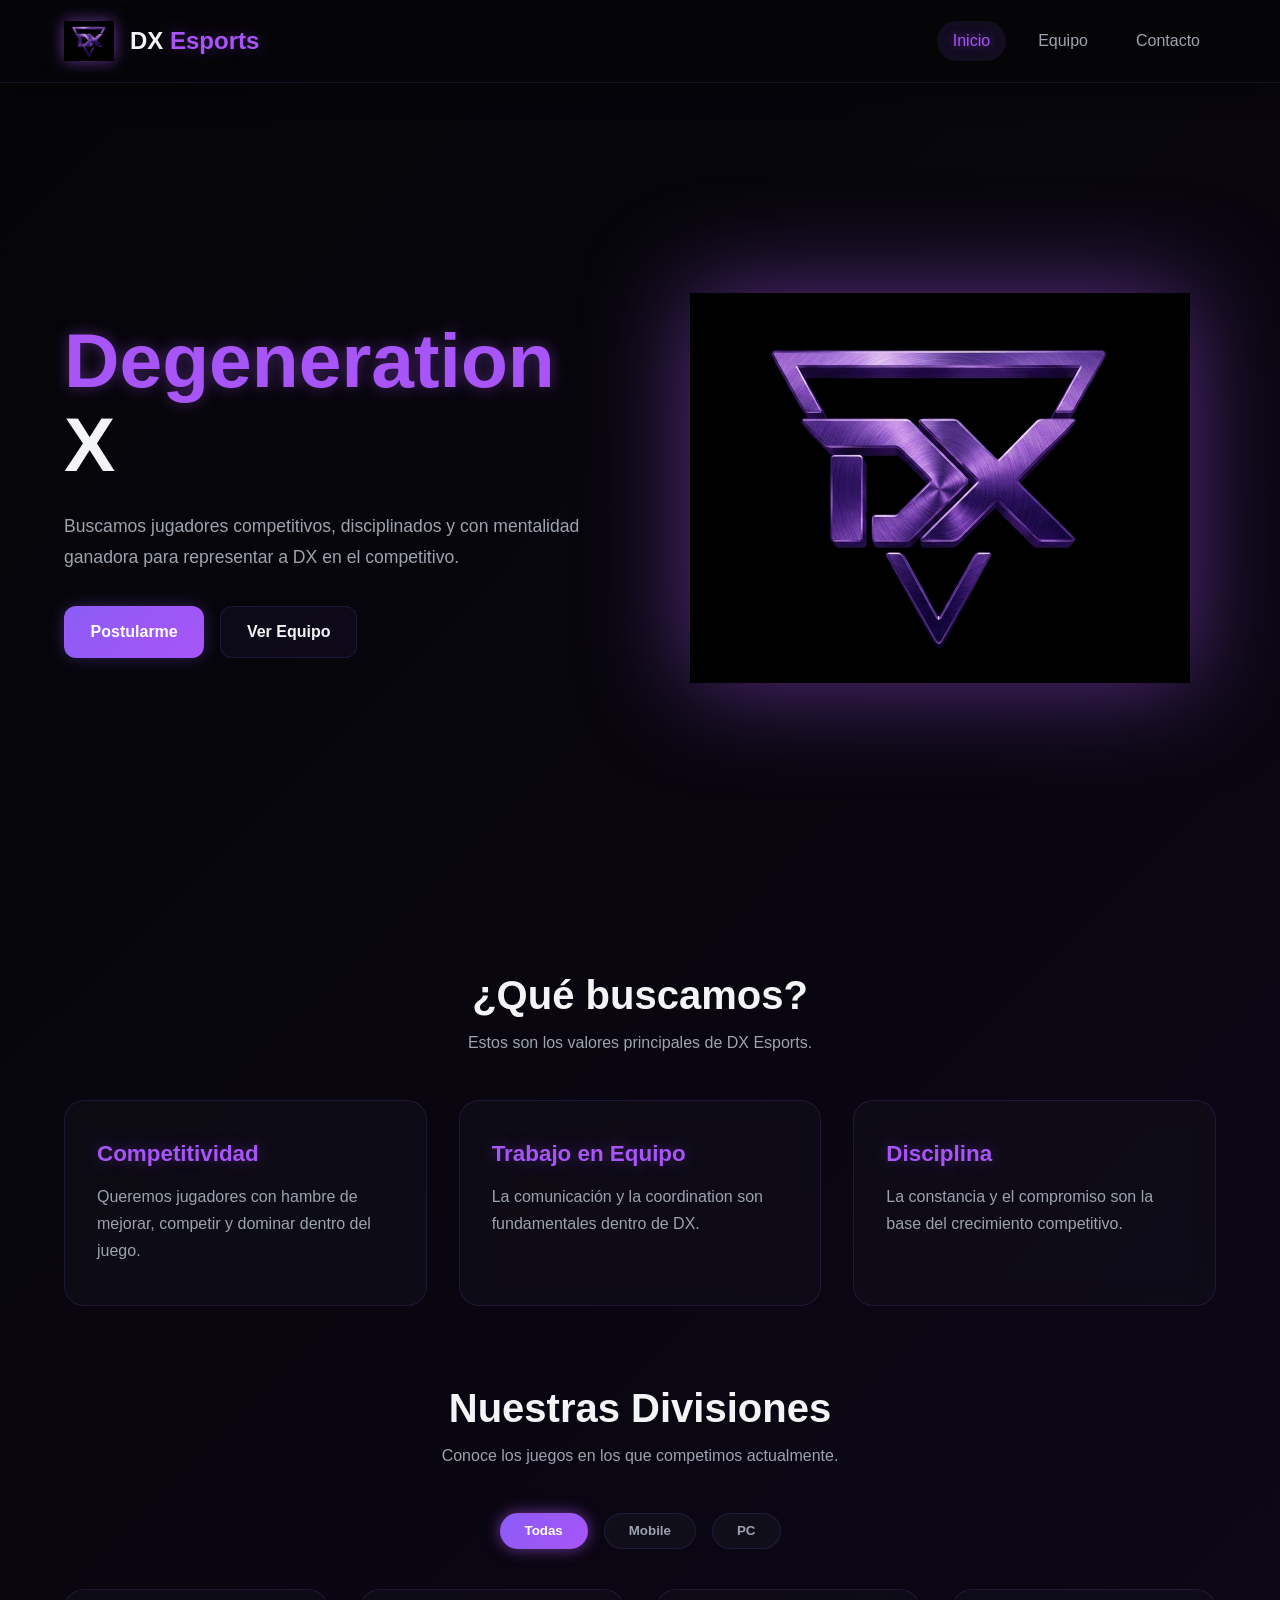
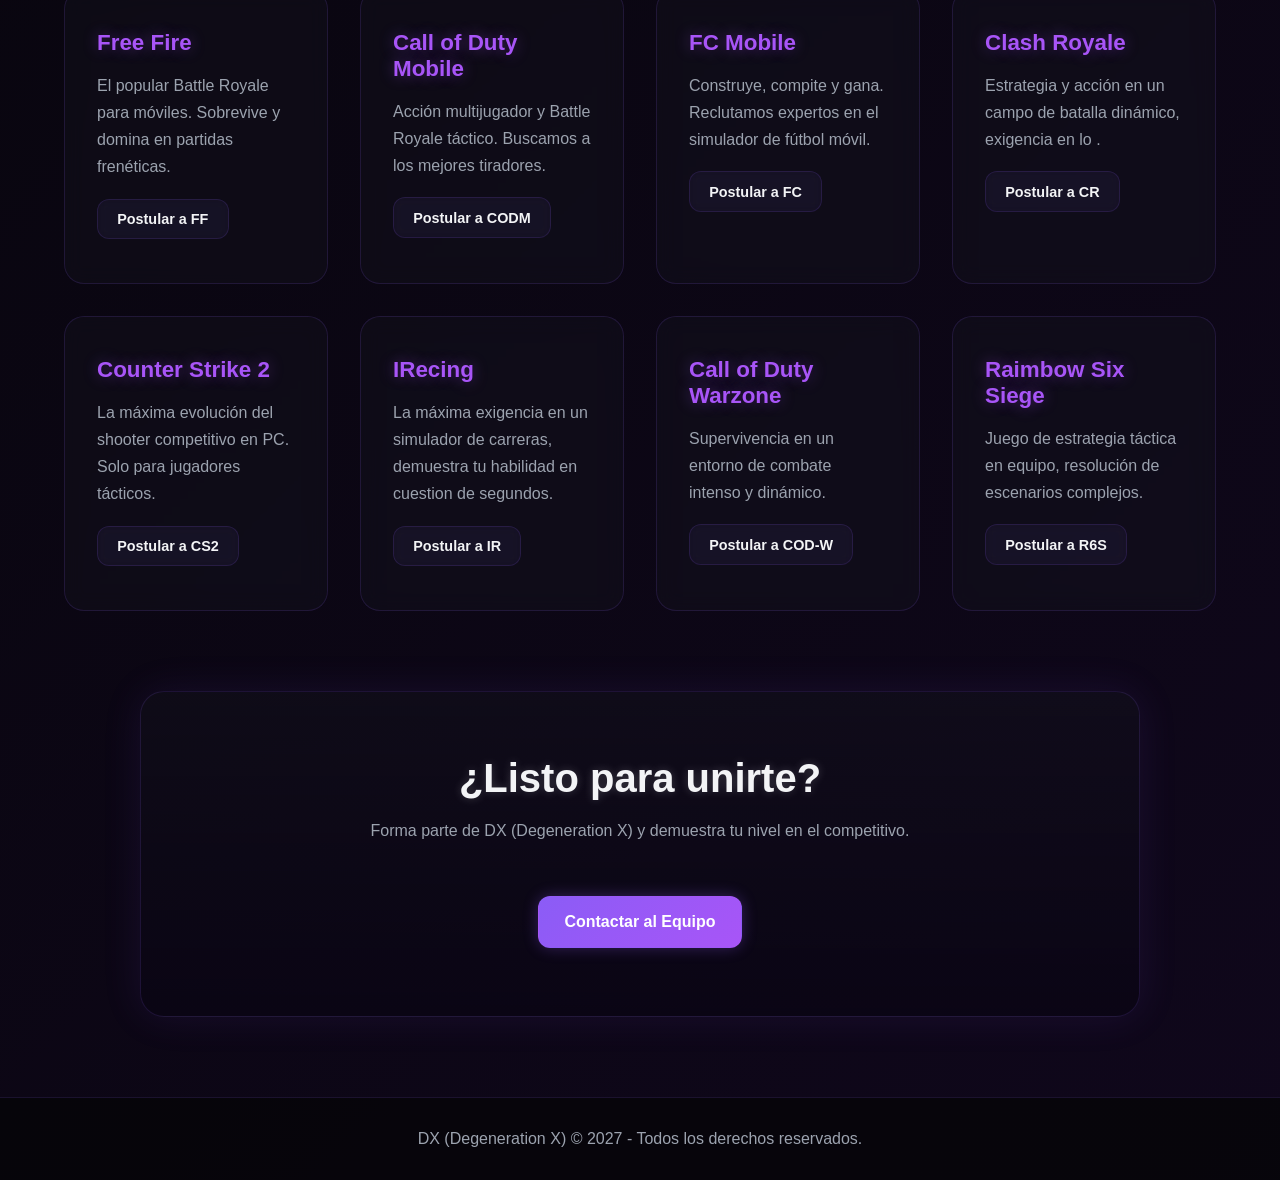
==== commit 0f8281ab: "index.2" ====
--- a/index.html
+++ b/index.html
@@ -6,7 +6,7 @@
 
     <title>DX Esports | Competitivo</title>
 
-    <link rel="stylesheet" href="styles.css">
+    <link rel="stylesheet" href="css-style/Style.css">
 </head>
 <body>
 
@@ -134,6 +134,6 @@
         DX (Degeneration X) © 2027 - Todos los derechos reservados.
     </footer>
 
-    <script src="script.js"></script>
+    <script src="JS/script.js"></script>
 </body>
 </html>
--- a/css-style/Style.css
+++ b/css-style/Style.css
@@ -0,0 +1,394 @@
+:root{
+    /* Tonos oscuros y morados */
+    --bg:#050508;
+    --bg2:#0a0a14;
+    --bg3:#130822; /* Morado muy oscuro para el gradiente */
+    --primary:#8b5cf6;
+    --primary-light:#a855f7;
+    --primary-glow: rgba(168, 85, 247, 0.6);
+    --text:#f3f4f6;
+    --text-secondary:#9ca3af;
+    --card:rgba(20, 20, 30, 0.4);
+    --border:rgba(139, 92, 246, 0.15); /* Borde con ligero toque morado */
+}
+
+*{
+    margin:0;
+    padding:0;
+    box-sizing:border-box;
+}
+
+html{
+    scroll-behavior:smooth;
+}
+
+/* FONDO ANIMADO */
+body{
+    /* MEJORA 3: Font stack robusto y seguro para todo tipo de sistemas operativos */
+    font-family: 'Segoe UI', -apple-system, BlinkMacSystemFont, Roboto, Helvetica, Arial, sans-serif;
+    background: linear-gradient(-45deg, var(--bg), var(--bg2), var(--bg3), var(--bg));
+    background-size: 400% 400%;
+    animation: gradientBG 15s ease infinite;
+    color:var(--text);
+    min-height:100vh;
+    overflow-x:hidden;
+}
+
+@keyframes gradientBG {
+    0% { background-position: 0% 50%; }
+    50% { background-position: 100% 50%; }
+    100% { background-position: 0% 50%; }
+}
+
+a{
+    text-decoration:none;
+    color:inherit;
+}
+
+@keyframes fadeInUp {
+    from { opacity: 0; transform: translateY(40px); }
+    to { opacity: 1; transform: translateY(0); }
+}
+
+.navbar{
+    position:sticky;
+    top:0;
+    z-index:1000;
+    backdrop-filter:blur(15px);
+    background:rgba(5, 5, 8, 0.8);
+    border-bottom:1px solid var(--border);
+    box-shadow: 0 4px 30px rgba(0, 0, 0, 0.5);
+}
+
+.nav-container{
+    width:min(1200px,90%);
+    margin:auto;
+    display:flex;
+    justify-content:space-between;
+    align-items:center;
+    padding:1rem 0;
+}
+
+.logo{
+    display:flex;
+    align-items:center;
+    gap:1rem;
+}
+
+.logo img{
+    width:50px;
+    height:50px;
+    object-fit:contain;
+    filter: drop-shadow(0 0 8px var(--primary-glow));
+}
+
+/* Efecto Glow en textos morados */
+.logo h2 span, .hero-text h1 span, .card h3 {
+    color:var(--primary-light);
+    text-shadow: 0 0 15px rgba(168, 85, 247, 0.4);
+}
+
+.nav-links{
+    display:flex;
+    gap:1rem;
+}
+
+.nav-links a{
+    padding:.7rem 1rem;
+    border-radius:999px;
+    color:var(--text-secondary);
+    transition: all 0.3s ease;
+    position: relative;
+}
+
+.nav-links a:hover, .nav-links a.active{
+    background: rgba(139, 92, 246, 0.1);
+    color:var(--primary-light);
+    text-shadow: 0 0 10px var(--primary-glow);
+}
+
+.hero{
+    width:min(1200px,90%);
+    margin:auto;
+    min-height:90vh;
+    display:grid;
+    grid-template-columns:1fr 1fr;
+    align-items:center;
+    gap:3rem;
+}
+
+.hero-text {
+    animation: fadeInUp 1s ease-out forwards;
+}
+
+.hero-text h1{
+    font-size:clamp(3rem,6vw,5rem);
+    line-height:1.1;
+    margin-bottom:1.5rem;
+}
+
+.hero-text p{
+    color:var(--text-secondary);
+    line-height:1.8;
+    margin-bottom:2rem;
+    font-size:1.1rem;
+}
+
+.hero-buttons{
+    display:flex;
+    gap:1rem;
+    flex-wrap:wrap;
+}
+
+/* BOTONES CON EFECTO SHINE Y GLOW */
+.btn{
+    padding:1rem 1.6rem;
+    border-radius:12px;
+    font-weight:bold;
+    transition: all 0.4s cubic-bezier(0.175, 0.885, 0.32, 1.275);
+    display:inline-block;
+    position: relative;
+    overflow: hidden;
+    z-index: 1;
+    cursor: pointer;
+    border: none;
+}
+
+/* MEJORA 1: Clase reutilizable para botones pequeños (Elimina estilos en línea) */
+.btn-sm {
+    font-size: 0.9rem;
+    padding: 0.7rem 1.2rem;
+}
+
+.btn::after {
+    content: '';
+    position: absolute;
+    top: 0;
+    left: -100%;
+    width: 50%;
+    height: 100%;
+    background: linear-gradient(90deg, transparent, rgba(255,255,255,0.2), transparent);
+    transform: skewX(-20deg);
+    transition: left 0.5s;
+    z-index: -1;
+}
+
+.btn:hover::after {
+    left: 150%;
+}
+
+.btn-primary{
+    background:linear-gradient(135deg, var(--primary), var(--primary-light));
+    color:white;
+    box-shadow: 0 0 15px rgba(139, 92, 246, 0.3);
+    border: 1px solid transparent;
+}
+
+.btn-primary:hover{
+    transform:translateY(-5px) scale(1.05);
+    box-shadow: 0 15px 30px var(--primary-glow), inset 0 0 10px rgba(255,255,255,0.3);
+    border: 1px solid var(--primary-light);
+}
+
+.btn-secondary{
+    border:1px solid var(--border);
+    background:rgba(139, 92, 246, 0.05);
+    color: var(--text);
+    backdrop-filter: blur(5px);
+}
+
+.btn-secondary:hover{
+    border-color:var(--primary-light);
+    color:var(--primary-light);
+    background: rgba(139, 92, 246, 0.1);
+    transform: translateY(-5px);
+    box-shadow: 0 10px 20px rgba(139, 92, 246, 0.2);
+}
+
+.hero-image{
+    display:flex;
+    justify-content:center;
+    align-items:center;
+    animation: fadeInUp 1.2s ease-out forwards;
+}
+
+.hero-image img{
+    width:100%;
+    max-width:500px;
+    filter:drop-shadow(0 0 50px rgba(168,85,247,.5));
+    animation:float 4s ease-in-out infinite, pulseGlow 4s ease-in-out infinite;
+}
+
+@keyframes float{
+    0%,100%{ transform:translateY(0); }
+    50%{ transform:translateY(-15px); }
+}
+
+@keyframes pulseGlow {
+    0%, 100% { filter:drop-shadow(0 0 30px rgba(168,85,247,.3)); }
+    50% { filter:drop-shadow(0 0 60px rgba(168,85,247,.7)); }
+}
+
+.section{
+    width:min(1200px,90%);
+    margin: 5rem auto;
+}
+
+.section-title{
+    text-align:center;
+    margin-bottom:3rem;
+}
+
+.section-title h2{
+    font-size:2.5rem;
+    margin-bottom:1rem;
+}
+
+.section-title p{
+    color:var(--text-secondary);
+}
+
+.cards{
+    display:grid;
+    grid-template-columns:repeat(auto-fit,minmax(250px,1fr));
+    gap:2rem;
+}
+
+/* TARJETAS CON EFECTO NEÓN */
+.card{
+    background:var(--card);
+    border:1px solid var(--border);
+    padding:2.5rem 2rem;
+    border-radius:20px;
+    transition: transform 0.4s ease, border-color 0.4s ease, background-color 0.4s ease, box-shadow 0.4s ease, opacity 0.5s ease;
+    backdrop-filter: blur(10px);
+    position: relative;
+    overflow: hidden;
+}
+
+/* Resplandor interno dinámico con JS */
+.card::before {
+    content: '';
+    position: absolute;
+    top: 0; left: 0; right: 0; height: 2px;
+    background: linear-gradient(90deg, transparent, var(--primary), transparent);
+    opacity: 0;
+    transition: opacity 0.4s ease;
+}
+
+.card:hover{
+    transform:translateY(-10px) scale(1.02);
+    border-color:var(--primary-light);
+    background: rgba(30, 20, 50, 0.6);
+    box-shadow: 0 15px 30px rgba(0,0,0,0.5), 0 0 20px rgba(139, 92, 246, 0.2);
+}
+
+.card:hover::before {
+    opacity: 1;
+}
+
+.card h3{
+    margin-bottom:1rem;
+    font-size: 1.4rem;
+}
+
+.card p{
+    color:var(--text-secondary);
+    line-height:1.7;
+}
+
+/* JS UPGRADE: Controles del Filtro de Juegos */
+.filter-container {
+    display: flex;
+    justify-content: center;
+    gap: 1rem;
+    margin-bottom: 2.5rem;
+}
+
+.filter-btn {
+    padding: 0.6rem 1.5rem;
+    border-radius: 999px;
+    background: rgba(20, 20, 30, 0.6);
+    border: 1px solid var(--border);
+    color: var(--text-secondary);
+    font-weight: bold;
+    cursor: pointer;
+    transition: all 0.3s ease;
+}
+
+.filter-btn:hover, .filter-btn.active {
+    background: linear-gradient(135deg, var(--primary), var(--primary-light));
+    color: white;
+    border-color: transparent;
+    box-shadow: 0 0 15px var(--primary-glow);
+}
+
+/* Animación para el filtrado */
+.card.fade-out {
+    opacity: 0;
+    transform: scale(0.9) translateY(20px);
+    pointer-events: none;
+}
+
+
+.cta{
+    width:min(1000px,90%);
+    margin:5rem auto;
+    text-align:center;
+    background: linear-gradient(180deg, var(--card), rgba(10, 5, 20, 0.8));
+    border:1px solid var(--border);
+    border-radius:24px;
+    padding:4rem 2rem;
+    position: relative;
+    box-shadow: 0 0 40px rgba(139, 92, 246, 0.1);
+    transition: all 0.5s ease;
+}
+
+.cta:hover {
+    box-shadow: 0 0 60px rgba(139, 92, 246, 0.2);
+    border-color: rgba(168, 85, 247, 0.4);
+}
+
+.cta h2{
+    font-size:2.5rem;
+    margin-bottom:1rem;
+    color: var(--text);
+    text-shadow: 0 0 10px rgba(255,255,255,0.2);
+}
+
+.cta p{
+    color:var(--text-secondary);
+    margin-bottom:2rem;
+    line-height:1.8;
+}
+
+footer{
+    margin-top:5rem;
+    border-top:1px solid var(--border);
+    text-align:center;
+    padding:2rem;
+    color:var(--text-secondary);
+    background: rgba(5, 5, 8, 0.8);
+}
+
+@media(max-width:900px){
+    .hero{
+        grid-template-columns:1fr;
+        text-align:center;
+        padding-top:3rem;
+    }
+    .hero-buttons{
+        justify-content:center;
+    }
+}
+
+@media(max-width:700px){
+    .nav-container{
+        flex-direction:column;
+        gap:1rem;
+    }
+    .nav-links{
+        flex-wrap:wrap;
+        justify-content:center;
+    }
+}
